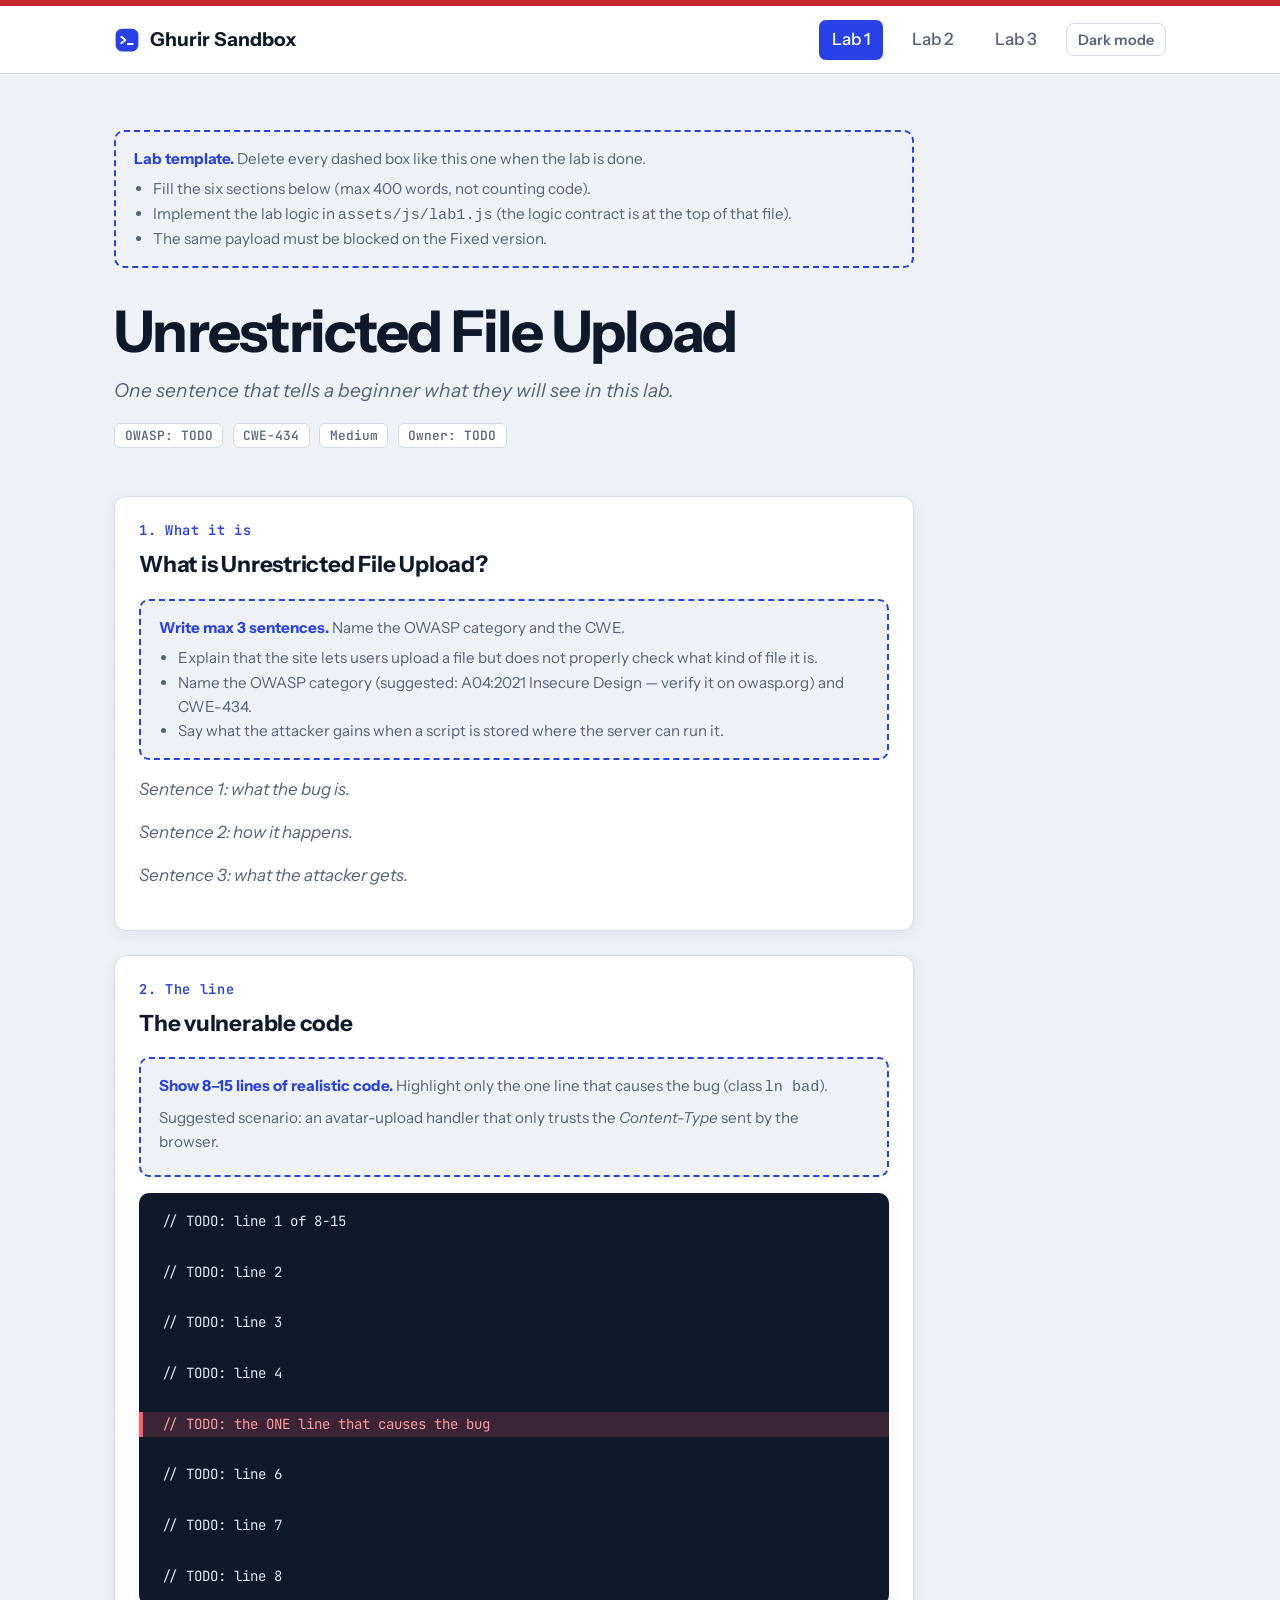
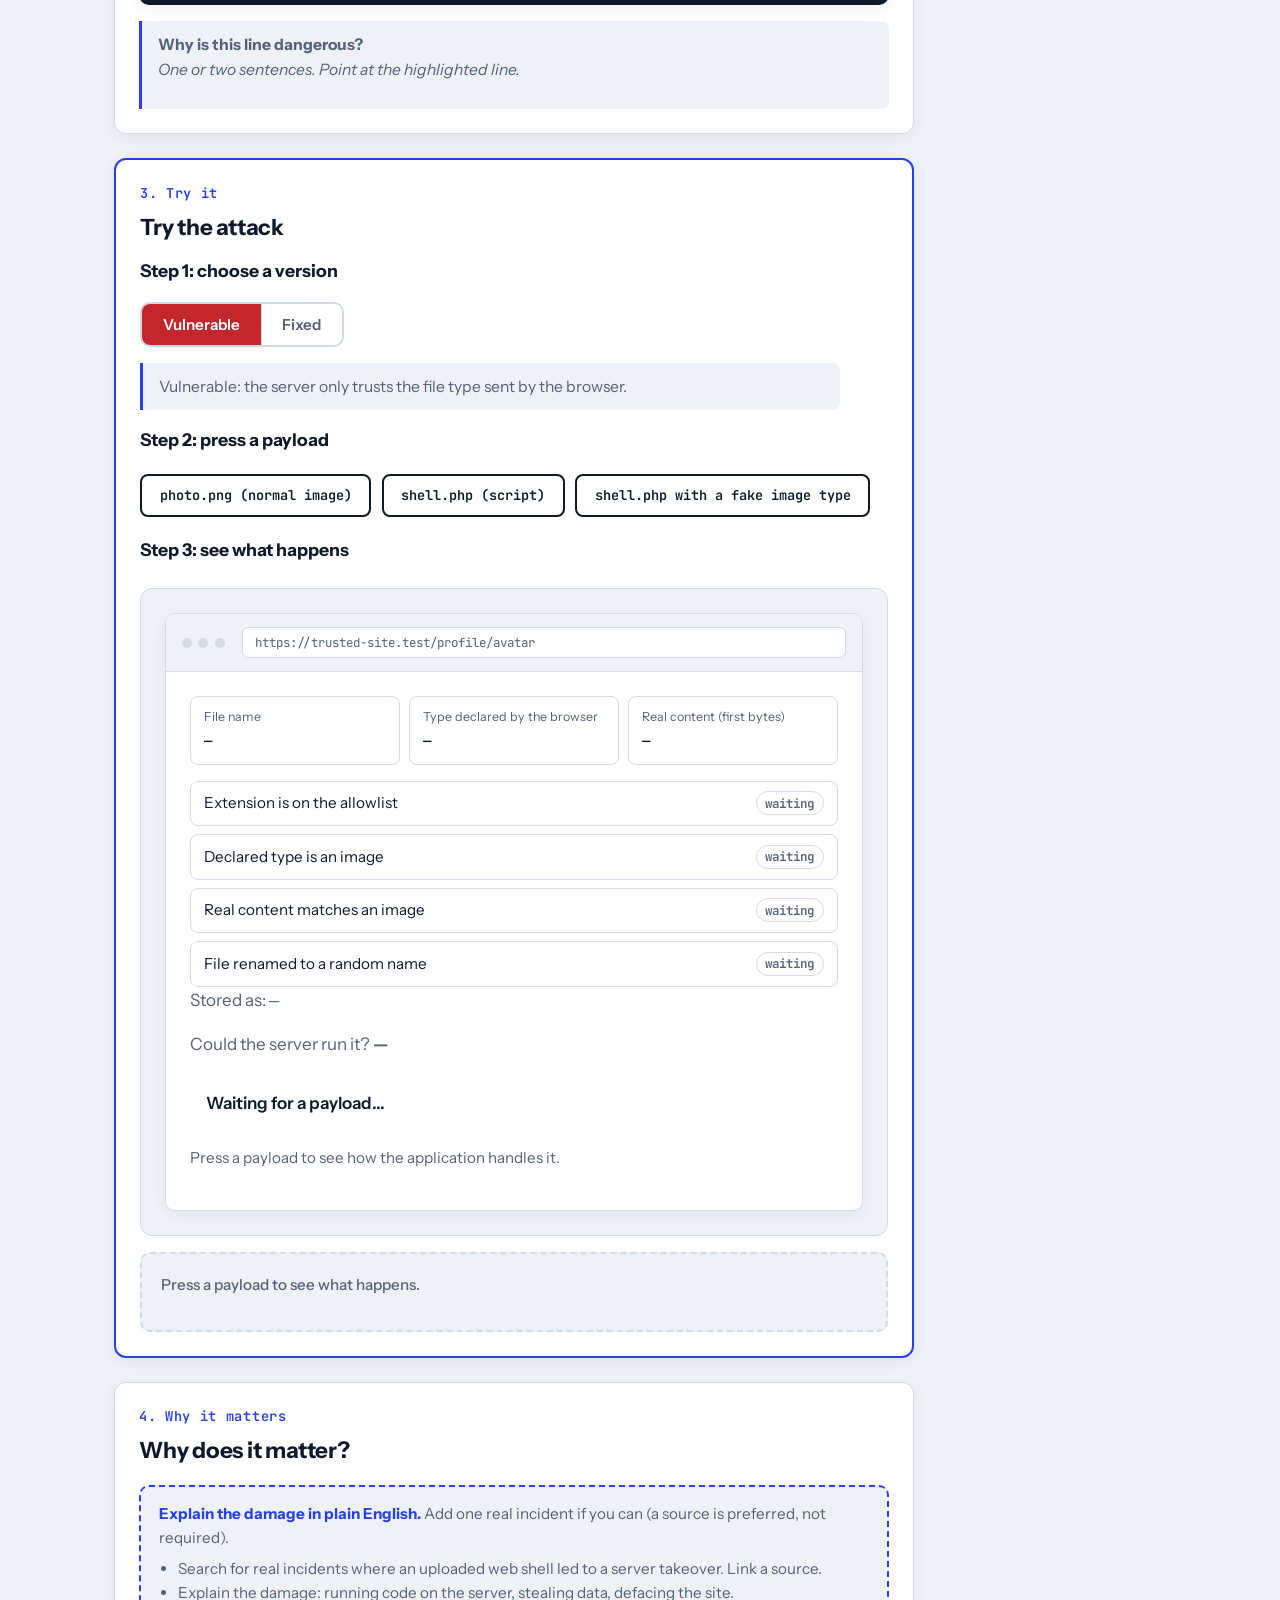
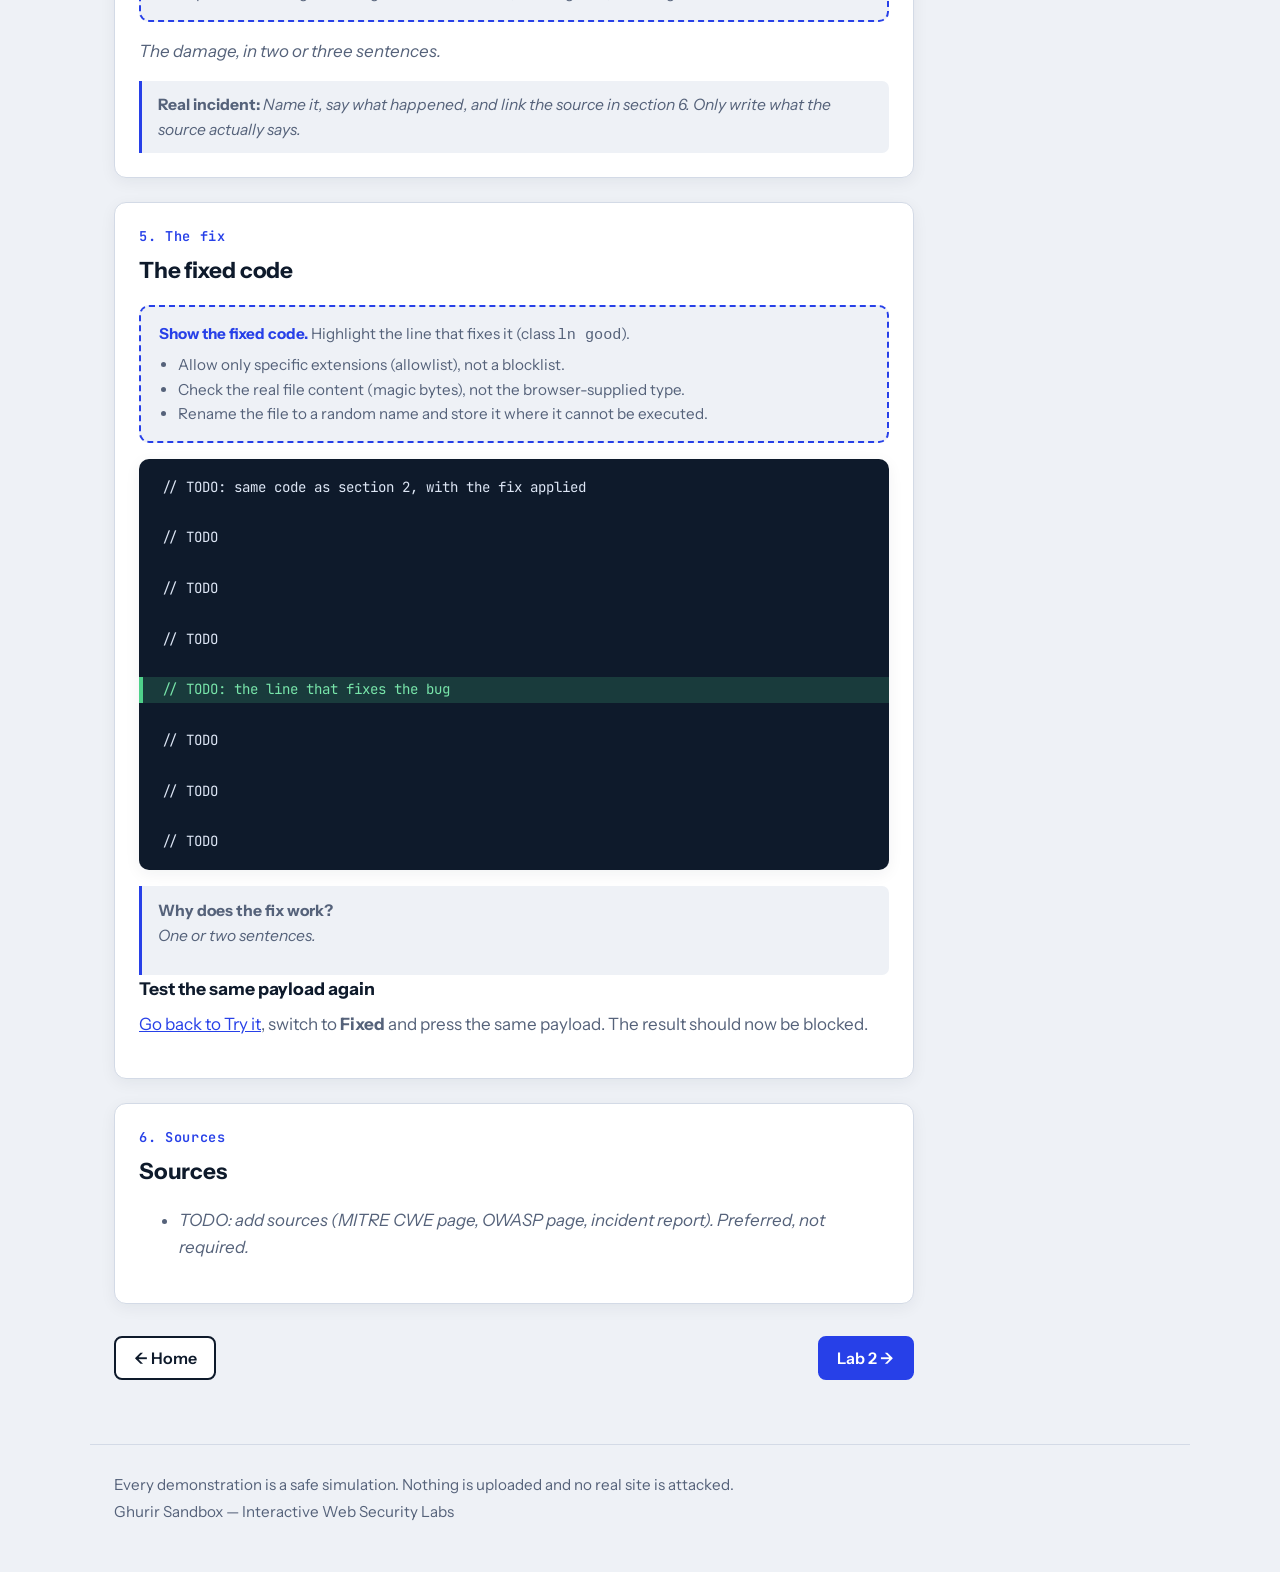
==== lab1.html @ ea8293db "Add site skeleton: home page and lab templates" ====
<!DOCTYPE html>
<html lang="en">
<head>
<meta charset="UTF-8">
<meta name="viewport" content="width=device-width, initial-scale=1">
<title>Lab 1 — Unrestricted File Upload | Ghurir Sandbox</title>

<link rel="preconnect" href="https://fonts.googleapis.com">
<link rel="preconnect" href="https://fonts.gstatic.com" crossorigin>
<link rel="stylesheet" href="https://fonts.googleapis.com/css2?family=Instrument+Sans:wght@400;500;600;700&family=JetBrains+Mono:wght@400;500;600&display=swap">
<link rel="stylesheet" href="assets/css/style.css">
<!-- Lab-only styles live here so teammates do not collide in git -->
<link rel="stylesheet" href="assets/css/lab1.css">
</head>

<body data-mode="vulnerable">

<header class="nav">
  <div class="nav-in">
    <a class="brand" href="index.html" aria-label="Ghurir Sandbox home">
      <svg viewBox="0 0 32 32" fill="none" aria-hidden="true">
        <rect x="2" y="2" width="28" height="28" rx="8" fill="var(--accent)"/>
        <path d="M9 12l5 4-5 4M17 21h6" stroke="var(--accent-ink)" stroke-width="2.4" stroke-linecap="round" stroke-linejoin="round"/>
      </svg>
      Ghurir Sandbox
    </a>
    <a class="link" href="lab1.html" aria-current="page">Lab 1</a>
    <a class="link" href="lab2.html">Lab 2</a>
    <a class="link" href="lab3.html">Lab 3</a>
    <button type="button" id="theme-toggle" class="theme-toggle" aria-label="Switch colour theme">Dark mode</button>
  </div>
</header>

<main class="wrap">
<div class="col">

  <!-- ===== TEMPLATE NOTICE: delete this whole box when the lab is finished ===== -->
  <div class="todo-box">
    <p><strong>Lab template.</strong> Delete every dashed box like this one when the lab is done.</p>
    <ul>
      <li>Fill the six sections below (max 400 words, not counting code).</li>
      <li>Implement the lab logic in <code>assets/js/lab1.js</code> (the logic contract is at the top of that file).</li>
      <li>The same payload must be blocked on the Fixed version.</li>
    </ul>
  </div>

  <div class="lab-head">
    <h1>Unrestricted File Upload</h1>
    <p class="lead todo-text">One sentence that tells a beginner what they will see in this lab.</p>
    <span class="tag">OWASP: TODO</span>
    <span class="tag">CWE-434</span>
    <span class="tag">Medium</span>
    <span class="tag">Owner: TODO</span>
  </div>

  <!-- ===== 1. WHAT IT IS ===== -->
  <section class="sec" id="what">
    <span class="sec-n">1. What it is</span>
    <h2>What is Unrestricted File Upload?</h2>

    <div class="todo-box">
      <p><strong>Write max 3 sentences.</strong> Name the OWASP category and the CWE.</p>
      <ul>
        <li>Explain that the site lets users upload a file but does not properly check what kind of file it is.</li>
        <li>Name the OWASP category (suggested: A04:2021 Insecure Design — verify it on owasp.org) and CWE-434.</li>
        <li>Say what the attacker gains when a script is stored where the server can run it.</li>
      </ul>
    </div>

    <p class="todo-text">Sentence 1: what the bug is.</p>
    <p class="todo-text">Sentence 2: how it happens.</p>
    <p class="todo-text">Sentence 3: what the attacker gets.</p>
  </section>

  <!-- ===== 2. THE LINE ===== -->
  <section class="sec" id="line">
    <span class="sec-n">2. The line</span>
    <h2>The vulnerable code</h2>

    <div class="todo-box">
      <p><strong>Show 8–15 lines of realistic code.</strong> Highlight only the one line that causes the bug (class <code>ln bad</code>).</p>
      <p>Suggested scenario: an avatar-upload handler that only trusts the <em>Content-Type</em> sent by the browser.</p>
    </div>

    <pre class="code"><span class="ln">// TODO: line 1 of 8-15</span>
<span class="ln">// TODO: line 2</span>
<span class="ln">// TODO: line 3</span>
<span class="ln">// TODO: line 4</span>
<span class="ln bad">// TODO: the ONE line that causes the bug</span>
<span class="ln">// TODO: line 6</span>
<span class="ln">// TODO: line 7</span>
<span class="ln">// TODO: line 8</span></pre>

    <div class="why">
      <strong>Why is this line dangerous?</strong>
      <p class="todo-text">One or two sentences. Point at the highlighted line.</p>
    </div>
  </section>

  <!-- ===== 3. TRY IT ===== -->
  <section class="sec try" id="try">
    <span class="sec-n">3. Try it</span>
    <h2>Try the attack</h2>

    <h3>Step 1: choose a version</h3>
    <div class="switch" role="group" aria-label="Code version">
      <button type="button" data-mode="vulnerable" class="active" aria-pressed="true">Vulnerable</button>
      <button type="button" data-mode="fixed" aria-pressed="false">Fixed</button>
    </div>
    <p id="mode-description" class="why"></p>

    <h3>Step 2: press a payload</h3>
    <div class="payloads">
      <button type="button" class="btn" data-payload="legit" aria-pressed="false">photo.png (normal image)</button>
      <button type="button" class="btn" data-payload="php" aria-pressed="false">shell.php (script)</button>
      <button type="button" class="btn" data-payload="spoof" aria-pressed="false">shell.php with a fake image type</button>
    </div>

    <h3>Step 3: see what happens</h3>
    <div class="simulation">
      <div class="sim-browser">
        <div class="sim-browser-top">
          <span class="sim-dot"></span><span class="sim-dot"></span><span class="sim-dot"></span>
          <div class="sim-address" id="sim-address">https://trusted-site.test/profile/avatar</div>
        </div>
        <div class="sim-browser-content">

          <div class="file-card">
            <div><small>File name</small><code id="up-filename">—</code></div>
            <div><small>Type declared by the browser</small><code id="up-mime">—</code></div>
            <div><small>Real content (first bytes)</small><code id="up-magic">—</code></div>
          </div>

          <!-- One row per server check. JS sets the pill to: pass | fail | skip -->
          <ul class="checks">
            <li>Extension is on the allowlist <span class="pill" id="check-ext">waiting</span></li>
            <li>Declared type is an image <span class="pill" id="check-mime">waiting</span></li>
            <li>Real content matches an image <span class="pill" id="check-magic">waiting</span></li>
            <li>File renamed to a random name <span class="pill" id="check-rename">waiting</span></li>
          </ul>

          <p>Stored as: <code id="up-stored">—</code></p>
          <p>Could the server run it? <strong id="up-exec">—</strong></p>


          <div class="sim-status" id="sim-status" aria-live="polite">Waiting for a payload...</div>
          <p class="sim-explanation" id="sim-explanation">Press a payload to see how the application handles it.</p>
        </div>
      </div>
    </div>

    <div id="result" class="result" aria-live="polite"></div>
  </section>

  <!-- ===== 4. WHY IT MATTERS ===== -->
  <section class="sec" id="why">
    <span class="sec-n">4. Why it matters</span>
    <h2>Why does it matter?</h2>

    <div class="todo-box">
      <p><strong>Explain the damage in plain English.</strong> Add one real incident if you can (a source is preferred, not required).</p>
      <ul>
        <li>Search for real incidents where an uploaded web shell led to a server takeover. Link a source.</li>
        <li>Explain the damage: running code on the server, stealing data, defacing the site.</li>
      </ul>
    </div>

    <p class="todo-text">The damage, in two or three sentences.</p>
    <div class="why">
      <strong>Real incident:</strong>
      <span class="todo-text">Name it, say what happened, and link the source in section 6. Only write what the source actually says.</span>
    </div>
  </section>

  <!-- ===== 5. THE FIX ===== -->
  <section class="sec" id="fix">
    <span class="sec-n">5. The fix</span>
    <h2>The fixed code</h2>

    <div class="todo-box">
      <p><strong>Show the fixed code.</strong> Highlight the line that fixes it (class <code>ln good</code>).</p>
      <ul>
        <li>Allow only specific extensions (allowlist), not a blocklist.</li>
        <li>Check the real file content (magic bytes), not the browser-supplied type.</li>
        <li>Rename the file to a random name and store it where it cannot be executed.</li>
      </ul>
    </div>

    <pre class="code"><span class="ln">// TODO: same code as section 2, with the fix applied</span>
<span class="ln">// TODO</span>
<span class="ln">// TODO</span>
<span class="ln">// TODO</span>
<span class="ln good">// TODO: the line that fixes the bug</span>
<span class="ln">// TODO</span>
<span class="ln">// TODO</span>
<span class="ln">// TODO</span></pre>

    <div class="why">
      <strong>Why does the fix work?</strong>
      <p class="todo-text">One or two sentences.</p>
    </div>

    <h3>Test the same payload again</h3>
    <p>
      <a href="#try">Go back to Try it</a>, switch to <strong>Fixed</strong>
      and press the same payload. The result should now be blocked.
    </p>
  </section>

  <!-- ===== 6. SOURCES ===== -->
  <section class="sec" id="sources">
    <span class="sec-n">6. Sources</span>
    <h2>Sources</h2>
    <ul>
      <li class="todo-text">TODO: add sources (MITRE CWE page, OWASP page, incident report). Preferred, not required.</li>
    </ul>
  </section>

  <nav class="lab-pager" aria-label="Lab navigation">
    <a class="btn" href="index.html">← Home</a>
    <a class="btn primary" href="lab2.html">Lab 2 →</a>
  </nav>

</div>
</main>

<footer>
  <p>Every demonstration is a safe simulation. Nothing is uploaded and no real site is attacked.</p>
  <p>Ghurir Sandbox — Interactive Web Security Labs</p>
</footer>

<script src="assets/js/common.js"></script>
<script src="assets/js/lab1.js"></script>
</body>
</html>
---- assets/css/style.css ----
/* =====================================================
   GHURIR SANDBOX — SHARED STYLESHEET
   Interactive Web Security Labs
   ===================================================== */

/* 1. GLOBAL VARIABLES */
:root {
  --bg: #EEF1F6;
  --surface: #FFFFFF;
  --ink: #0E1A2B;
  --muted: #55627A;
  --line: #D3DAE6;

  --accent: #2740E8;
  --accent-ink: #FFFFFF;

  --bad: #C4262E;
  --bad-bg: #FDECEC;

  --good: #17794A;
  --good-bg: #E4F5EC;

  --code-bg: #0E1A2B;
  --code-ink: #DDE6F5;

  --font: "Instrument Sans", system-ui, sans-serif;
  --mono: "JetBrains Mono", monospace;

  --radius: 12px;
  --shadow: 0 4px 16px rgba(14, 26, 43, 0.06);

  color-scheme: light;
}

/* DARK MODE */
@media (prefers-color-scheme: dark) {
  :root:not([data-theme="light"]) {
    --bg: #0B1220;
    --surface: #131C2E;
    --ink: #E7EDF8;
    --muted: #93A1BA;
    --line: #26324A;

    --accent: #7C8CFF;
    --accent-ink: #0B1220;

    --bad: #FF7B80;
    --bad-bg: #3A1A20;

    --good: #4FD08A;
    --good-bg: #12311F;

    --code-bg: #070C16;

    color-scheme: dark;
  }
}

/* 2. RESET */
* {
  box-sizing: border-box;
}

html {
  scroll-behavior: smooth;
  scroll-padding-top: 5rem;
}

body {
  margin: 0;
  background: var(--bg);
  color: var(--ink);
  font: 400 1.0625rem/1.6 var(--font);
  border-top: 6px solid var(--accent);
  transition: border-color 0.2s;
}

body[data-mode="vulnerable"] {
  border-top-color: var(--bad);
}

body[data-mode="fixed"] {
  border-top-color: var(--good);
}

a {
  color: var(--accent);
}

button {
  font-family: var(--font);
}

:focus-visible {
  outline: 3px solid var(--accent);
  outline-offset: 3px;
}

/* 3. NAVIGATION */
.nav {
  position: sticky;
  top: 0;
  z-index: 5;
  background: var(--surface);
  border-bottom: 1px solid var(--line);
}

.nav-in {
  max-width: 1100px;
  margin: 0 auto;
  padding: 0.85rem 1.5rem;
  display: flex;
  gap: 1rem;
  align-items: center;
  flex-wrap: wrap;
}

.brand {
  font-weight: 700;
  font-size: 1.2rem;
  color: var(--ink);
  text-decoration: none;
  margin-right: auto;
}

.nav a.link {
  color: var(--muted);
  text-decoration: none;
  padding: 0.4rem 0.8rem;
  border-radius: 7px;
  font-weight: 500;
  transition: 0.2s;
}

.nav a.link:hover {
  color: var(--ink);
  background: var(--bg);
}

.nav a.link[aria-current="page"] {
  color: var(--accent-ink);
  background: var(--accent);
}

/* 4. PAGE LAYOUT */
.wrap {
  max-width: 1100px;
  margin: 0 auto;
  padding: 2.5rem 1.5rem 4rem;
}

.col {
  max-width: 800px;
}

h1 {
  font-size: clamp(2.2rem, 6vw, 3.6rem);
  line-height: 1.08;
  letter-spacing: -0.03em;
  margin: 0 0 1rem;
}

h2 {
  font-size: 1.4rem;
  margin: 0 0 0.7rem;
  letter-spacing: -0.01em;
}

h3 {
  font-size: 1.1rem;
  margin: 0 0 0.5rem;
}

p {
  margin: 0 0 1rem;
  max-width: 70ch;
}

.lead {
  font-size: 1.2rem;
  color: var(--muted);
  max-width: 65ch;
}

.tag {
  display: inline-block;
  font: 500 0.8rem var(--mono);
  background: var(--surface);
  border: 1px solid var(--line);
  padding: 0.2rem 0.6rem;
  border-radius: 6px;
  margin-right: 0.4rem;
  color: var(--muted);
}

/* 5. BUTTONS */
.btn {
  font: 600 1rem var(--font);
  cursor: pointer;
  border: 2px solid var(--ink);
  background: var(--surface);
  color: var(--ink);
  padding: 0.65rem 1.1rem;
  border-radius: 8px;
  text-decoration: none;
  display: inline-flex;
  align-items: center;
  justify-content: center;
  gap: 0.5rem;
  transition: 0.2s ease;
}

.btn:hover {
  background: var(--ink);
  color: var(--bg);
  transform: translateY(-2px);
}

.btn:active {
  transform: translateY(0);
}

.btn.primary {
  background: var(--accent);
  border-color: var(--accent);
  color: var(--accent-ink);
}

.btn.primary:hover {
  filter: brightness(1.1);
}

/* PAYLOAD BUTTONS */
.payloads {
  display: flex;
  gap: 0.65rem;
  flex-wrap: wrap;
  margin: 1.2rem 0;
}

.payloads .btn {
  font-family: var(--mono);
  font-size: 0.85rem;
  overflow-wrap: anywhere;
}

.payloads .btn.active,
.payloads .btn[aria-pressed="true"] {
  background: var(--accent);
  border-color: var(--accent);
  color: white;
}

/* 6. HOME PAGE */
.hero {
  padding: 2.5rem 0 3rem;
}

.cards {
  display: grid;
  grid-template-columns: repeat(
    auto-fit,
    minmax(240px, 1fr)
  );
  gap: 1.2rem;
  margin: 1.5rem 0 3rem;
}

.card {
  background: var(--surface);
  border: 1px solid var(--line);
  border-radius: var(--radius);
  padding: 1.4rem;
  display: flex;
  flex-direction: column;
  gap: 0.7rem;
  box-shadow: var(--shadow);
  transition: transform 0.2s, box-shadow 0.2s;
}

.card:hover {
  transform: translateY(-4px);
  box-shadow: 0 10px 25px rgba(14, 26, 43, 0.1);
}

.card h2 {
  margin: 0;
}

.card p {
  color: var(--muted);
  margin: 0;
  flex: 1;
}

.steps {
  padding-left: 1.3rem;
  max-width: 70ch;
}

.steps li {
  margin-bottom: 0.5rem;
}

/* 7. LAB HEADER */
.lab-head {
  padding: 1rem 0 1.5rem;
}

.lab-head h1 {
  margin-bottom: 0.8rem;
}

/* 8. LAB SECTIONS */
.sec {
  position: relative;
  background: var(--surface);
  border: 1px solid var(--line);
  border-radius: var(--radius);
  padding: 1.5rem;
  margin: 1.5rem 0;
  box-shadow: var(--shadow);
}

.sec.try {
  border: 2px solid var(--accent);
  background: var(--surface);
}

.sec-n {
  font: 600 0.85rem var(--mono);
  color: var(--accent);
  display: block;
  margin-bottom: 0.5rem;
  letter-spacing: 0.05em;
}

.sec p {
  color: var(--muted);
}

/* 9. CODE DISPLAY */
pre.code {
  margin: 1rem 0;
  background: var(--code-bg);
  color: var(--code-ink);
  border-radius: 10px;
  overflow-x: auto;
  padding: 1rem 0;
  font: 400 0.88rem/1.8 var(--mono);
  box-shadow: var(--shadow);
}

.code .ln {
  display: block;
  padding: 0 1.2rem;
  white-space: pre;
  border-left: 4px solid transparent;
}

.code .ln.bad {
  background: rgba(255, 92, 100, 0.18);
  border-left-color: #FF5C64;
  color: #FF9B9F;
}

.code .ln.good {
  background: rgba(79, 208, 138, 0.18);
  border-left-color: #4FD08A;
  color: #78E5AA;
}

.why {
  font-size: 0.98rem;
  color: var(--muted);
  padding: 0.7rem 1rem;
  border-left: 3px solid var(--accent);
  background: var(--bg);
  border-radius: 0 7px 7px 0;
}

/* 10. VULNERABLE / FIXED SWITCH */
.switch {
  display: inline-flex;
  border: 2px solid var(--line);
  border-radius: 10px;
  overflow: hidden;
  background: var(--surface);
  margin: 0.5rem 0 1rem;
}

.switch button {
  font: 600 0.95rem var(--font);
  padding: 0.7rem 1.3rem;
  border: 0;
  background: transparent;
  color: var(--muted);
  cursor: pointer;
  transition: 0.2s;
}

.switch button + button {
  border-left: 1px solid var(--line);
}

.switch button.active[data-mode="vulnerable"] {
  background: var(--bad);
  color: #fff;
}

.switch button.active[data-mode="fixed"] {
  background: var(--good);
  color: #fff;
}

.switch button:hover:not(.active) {
  background: var(--bg);
  color: var(--ink);
}

/* 11. RESULT BOX */
.result {
  min-height: 5rem;
  margin-top: 1rem;
  padding: 1.2rem;
  border-radius: 10px;
  border: 2px dashed var(--line);
  background: var(--bg);
  color: var(--muted);
  font: 500 0.95rem/1.6 var(--mono);
  overflow-wrap: anywhere;
  transition: 0.25s ease;
}

.result:empty::before {
  content: "Press a payload to see what happens.";
  color: var(--muted);
  font-family: var(--font);
}

.result.hacked {
  background: var(--bad-bg);
  border: 2px solid var(--bad);
  color: var(--bad);
  animation: resultIn 0.3s ease;
}

.result.blocked {
  background: var(--good-bg);
  border: 2px solid var(--good);
  color: var(--good);
  animation: resultIn 0.3s ease;
}

@keyframes resultIn {
  from {
    opacity: 0;
    transform: translateY(6px);
  }
  to {
    opacity: 1;
    transform: translateY(0);
  }
}

/* 12. VISUAL SIMULATION AREA */
.simulation {
  margin-top: 1.5rem;
  padding: 1.5rem;
  border: 1px solid var(--line);
  border-radius: var(--radius);
  background: var(--bg);
}

.simulation h3 {
  margin-bottom: 1rem;
}

.sim-browser {
  background: var(--surface);
  border: 1px solid var(--line);
  border-radius: 10px;
  overflow: hidden;
  box-shadow: var(--shadow);
}

.sim-browser-top {
  display: flex;
  align-items: center;
  gap: 0.4rem;
  padding: 0.8rem 1rem;
  background: var(--bg);
  border-bottom: 1px solid var(--line);
}

.sim-dot {
  width: 10px;
  height: 10px;
  border-radius: 50%;
  background: var(--line);
}

.sim-address {
  margin-left: 0.7rem;
  flex: 1;
  padding: 0.4rem 0.7rem;
  border: 1px solid var(--line);
  border-radius: 6px;
  background: var(--surface);
  color: var(--muted);
  font: 0.78rem var(--mono);
  overflow-wrap: anywhere;
}

.sim-browser-content {
  padding: 1.5rem;
  min-height: 140px;
}

.sim-flow {
  display: flex;
  align-items: center;
  justify-content: center;
  gap: 1rem;
  flex-wrap: wrap;
  margin: 1.2rem 0;
}

.sim-node {
  flex: 1;
  min-width: 150px;
  max-width: 240px;
  padding: 1rem;
  text-align: center;
  border: 1px solid var(--line);
  border-radius: 10px;
  background: var(--surface);
}

.sim-node.trusted {
  border-color: var(--good);
}

.sim-node.untrusted {
  border-color: var(--bad);
}

.sim-arrow {
  font-size: 1.6rem;
  color: var(--muted);
}

.sim-status {
  margin-top: 1rem;
  padding: 1rem;
  border-radius: 8px;
  font-weight: 600;
}

.sim-status.danger {
  color: var(--bad);
  background: var(--bad-bg);
  border: 1px solid var(--bad);
}

.sim-status.success {
  color: var(--good);
  background: var(--good-bg);
  border: 1px solid var(--good);
}

.sim-explanation {
  margin-top: 0.8rem;
  font-size: 0.95rem;
  color: var(--muted);
}

/* 13. MODE INDICATORS */
body[data-mode="vulnerable"] .mode-indicator {
  color: var(--bad);
}

body[data-mode="fixed"] .mode-indicator {
  color: var(--good);
}

/* 14. FOOTER */
footer {
  max-width: 1100px;
  margin: 0 auto;
  padding: 1.5rem 1.5rem 3rem;
  color: var(--muted);
  font-size: 0.95rem;
  border-top: 1px solid var(--line);
}

/* 15. RESPONSIVE DESIGN */
@media (max-width: 700px) {
  .wrap {
    padding: 1.5rem 1rem 3rem;
  }

  .nav-in {
    padding: 0.7rem 1rem;
    gap: 0.5rem;
  }

  .brand {
    width: 100%;
  }

  .hero {
    padding: 1.5rem 0 2rem;
  }

  .sec {
    padding: 1rem;
  }

  .payloads {
    flex-direction: column;
  }

  .payloads .btn {
    width: 100%;
    text-align: center;
  }

  .sim-flow {
    flex-direction: column;
  }

  .sim-arrow {
    transform: rotate(90deg);
  }

  .sim-node {
    max-width: 100%;
    width: 100%;
  }

  .switch {
    display: flex;
    width: 100%;
  }

  .switch button {
    flex: 1;
  }
}

/* 16. ACCESSIBILITY */
@media (prefers-reduced-motion: reduce) {
  *,
  *::before,
  *::after {
    scroll-behavior: auto !important;
    animation-duration: 0.01ms !important;
    transition-duration: 0.01ms !important;
  }
}

/* =====================================================
   17. EXPLICIT DARK THEME (theme toggle)
   ===================================================== */
:root[data-theme="dark"] {
  --bg: #0B1220; --surface: #131C2E; --ink: #E7EDF8; --muted: #93A1BA; --line: #26324A;
  --accent: #7C8CFF; --accent-ink: #0B1220;
  --bad: #FF7B80; --bad-bg: #3A1A20; --good: #4FD08A; --good-bg: #12311F;
  --code-bg: #070C16; color-scheme: dark;
}

/* =====================================================
   18. NAV EXTRAS
   ===================================================== */
.brand { display: inline-flex; align-items: center; gap: .6rem; }
.brand svg { width: 26px; height: 26px; flex: none; }
.theme-toggle {
  font: 600 .9rem var(--font); cursor: pointer; color: var(--muted);
  background: transparent; border: 1px solid var(--line); border-radius: 8px; padding: .4rem .7rem;
}
.theme-toggle:hover { color: var(--ink); background: var(--bg); }

/* =====================================================
   19. HOME PAGE
   ===================================================== */
.home-hero { display: grid; grid-template-columns: 1.15fr 1fr; gap: 3rem; align-items: center; padding: 3rem 0 3.5rem; }
.home-hero h1 { max-width: none; text-wrap: balance; font-size: clamp(2.2rem, 5vw, 3.4rem); }
.hero-actions { display: flex; gap: .8rem; flex-wrap: wrap; margin-top: 1.6rem; }
.hero-meta { display: flex; gap: 1.6rem; flex-wrap: wrap; margin-top: 2rem; color: var(--muted); font-size: .95rem; }
.hero-meta strong { display: block; color: var(--ink); font-size: 1.5rem; letter-spacing: -.02em; }

.mini-demo { background: var(--surface); border: 1px solid var(--line); border-radius: var(--radius); box-shadow: var(--shadow); overflow: hidden; }
.mini-demo-top { display: flex; align-items: center; justify-content: space-between; gap: 1rem; padding: .8rem 1rem; border-bottom: 1px solid var(--line); background: var(--bg); }
.mini-demo-top span { font: 500 .8rem var(--mono); color: var(--muted); }
.mini-demo-body { padding: 1.3rem; display: grid; gap: 1rem; }
.mini-demo .switch { margin: 0; }
.mini-payload { font: 500 .88rem var(--mono); padding: .7rem .9rem; border: 1px dashed var(--line); border-radius: 8px; background: var(--bg); overflow-wrap: anywhere; }
.mini-demo .result { min-height: 0; margin: 0; }
.mini-demo .result:empty::before { content: ""; }

.section-head { margin: 3rem 0 1.2rem; }
.section-head p { color: var(--muted); margin-top: .3rem; }

.lab-grid { display: grid; grid-template-columns: repeat(auto-fit, minmax(270px, 1fr)); gap: 1.2rem; }
.lab-card { position: relative; }
.lab-card .icon { width: 44px; height: 44px; border-radius: 10px; display: grid; place-items: center; background: var(--bg); color: var(--accent); border: 1px solid var(--line); }
.lab-card .icon svg { width: 24px; height: 24px; }
.lab-card .meta { display: flex; flex-wrap: wrap; gap: .3rem; }
.lab-card .meta .tag { margin: 0; }
.lab-card ul { margin: 0; padding-left: 1.1rem; color: var(--muted); font-size: .95rem; }
.lab-card .btn { width: 100%; margin-top: .3rem; }
.tag.hard { color: var(--bad); border-color: var(--bad); }

.how-grid { display: grid; grid-template-columns: repeat(3, 1fr); gap: 1rem; }
.how-card { background: var(--surface); border: 1px solid var(--line); border-radius: var(--radius); padding: 1.2rem; }
.how-card p { color: var(--muted); font-size: .96rem; margin: 0; }
.how-number { display: inline-grid; place-items: center; width: 34px; height: 34px; border-radius: 8px; background: var(--accent); color: var(--accent-ink); font: 600 .85rem var(--mono); margin-bottom: .8rem; }

.anatomy { display: grid; grid-template-columns: repeat(auto-fit, minmax(230px, 1fr)); gap: .8rem; margin: 0; padding: 0; list-style: none; counter-reset: a; }
.anatomy li { counter-increment: a; background: var(--surface); border: 1px solid var(--line); border-radius: 10px; padding: .9rem 1rem .9rem 3rem; position: relative; color: var(--muted); font-size: .95rem; }
.anatomy li::before { content: counter(a); position: absolute; left: 1rem; top: .85rem; font: 600 .85rem var(--mono); color: var(--accent); }
.anatomy li strong { color: var(--ink); display: block; }

.home-note { margin-top: 2.5rem; padding: 1.2rem 1.4rem; border: 1px solid var(--line); border-left: 4px solid var(--good); border-radius: var(--radius); background: var(--surface); }
.home-note p { margin: 0; color: var(--muted); }

.team { display: grid; grid-template-columns: repeat(auto-fit, minmax(180px, 1fr)); gap: .8rem; }
.member { background: var(--surface); border: 1px solid var(--line); border-radius: 10px; padding: .9rem 1rem; }
.member strong { display: block; }
.member span { color: var(--muted); font-size: .9rem; }

footer { text-align: left; }
footer p { margin: .2rem 0; }

@media (max-width: 860px) {
  .home-hero { grid-template-columns: 1fr; gap: 2rem; padding-top: 1.5rem; }
  .how-grid { grid-template-columns: 1fr; }
}

/* =====================================================
   20. LAB TEMPLATE HELPERS (team: delete when finished)
   ===================================================== */
.todo-box {
  margin: 1rem 0; padding: .9rem 1.1rem; border: 2px dashed var(--accent); border-radius: 10px;
  background: var(--bg); color: var(--muted); font-size: .95rem;
}
.todo-box strong { color: var(--accent); }
.todo-box ul { margin: .4rem 0 0; padding-left: 1.2rem; }
.todo-box p { margin: 0 0 .4rem; }
.todo-text { color: var(--muted); font-style: italic; }
.result.todo { border: 2px dashed var(--accent); color: var(--accent); background: var(--bg); }
.lab-pager { display: flex; justify-content: space-between; gap: 1rem; margin-top: 2rem; flex-wrap: wrap; }

/* =====================================================
   21. SIMULATION BUILDING BLOCKS
   ===================================================== */
/* generic status pill */
.pill { display: inline-block; font: 600 .78rem var(--mono); padding: .15rem .55rem; border-radius: 999px; border: 1px solid var(--line); color: var(--muted); background: var(--surface); }
.pill.pass { color: var(--good); border-color: var(--good); background: var(--good-bg); }
.pill.fail { color: var(--bad);  border-color: var(--bad);  background: var(--bad-bg); }
.pill.skip { opacity: .6; }

/* Lab 1: upload checks */
.file-card { display: grid; grid-template-columns: repeat(auto-fit, minmax(150px, 1fr)); gap: .6rem; margin-bottom: 1rem; }
.file-card div { padding: .6rem .8rem; border: 1px solid var(--line); border-radius: 8px; background: var(--surface); }
.file-card small { display: block; color: var(--muted); font-size: .78rem; }
.file-card code { font: 500 .88rem var(--mono); overflow-wrap: anywhere; }
.checks { list-style: none; margin: 0; padding: 0; display: grid; gap: .5rem; }
.checks li { display: flex; align-items: center; justify-content: space-between; gap: 1rem; padding: .6rem .8rem; border: 1px solid var(--line); border-radius: 8px; background: var(--surface); font-size: .95rem; }

/* Lab 2: lanes + shared state */
.state-row { display: flex; gap: 1rem; flex-wrap: wrap; margin-bottom: 1rem; }
.state-box { flex: 1; min-width: 150px; padding: .8rem 1rem; border: 1px solid var(--line); border-radius: 8px; background: var(--surface); }
.state-box small { display: block; color: var(--muted); font-size: .78rem; }
.state-box strong { font: 600 1.4rem var(--mono); }
.lanes { display: grid; grid-template-columns: repeat(auto-fit, minmax(200px, 1fr)); gap: .8rem; }
.lane { border: 1px solid var(--line); border-radius: 10px; background: var(--surface); padding: .8rem; }
.lane h4 { margin: 0 0 .5rem; font: 600 .85rem var(--mono); }
.lane ol { list-style: none; margin: 0; padding: 0; display: grid; gap: .35rem; }
.lane li { font: 500 .82rem var(--mono); padding: .35rem .5rem; border-radius: 6px; border: 1px solid var(--line); color: var(--muted); }
.lane li.active { border-color: var(--accent); color: var(--accent); }
.lane li.done { border-color: var(--good); color: var(--good); }
.lane li.bad  { border-color: var(--bad);  color: var(--bad); background: var(--bad-bg); }

/* Lab 3: workflow stepper */
.stepper { display: flex; gap: .5rem; align-items: stretch; flex-wrap: wrap; margin-bottom: 1rem; }
.stepper .step { flex: 1; min-width: 120px; padding: .8rem; text-align: center; border: 1px solid var(--line); border-radius: 10px; background: var(--surface); font-weight: 600; color: var(--muted); }
.stepper .step small { display: block; font: 500 .75rem var(--mono); font-weight: 500; }
.stepper .step.visited { border-color: var(--good); color: var(--good); }
.stepper .step.skipped { border-style: dashed; border-color: var(--bad); color: var(--bad); }
.stepper .step.current { border-color: var(--accent); color: var(--accent); box-shadow: 0 0 0 2px var(--accent) inset; }

@media (max-width: 700px) { .lanes { grid-template-columns: 1fr; } }
---- assets/css/lab1.css ----
/* Lab 1 — Unrestricted File Upload: lab-only styles. Edit freely; shared styles are in style.css. */
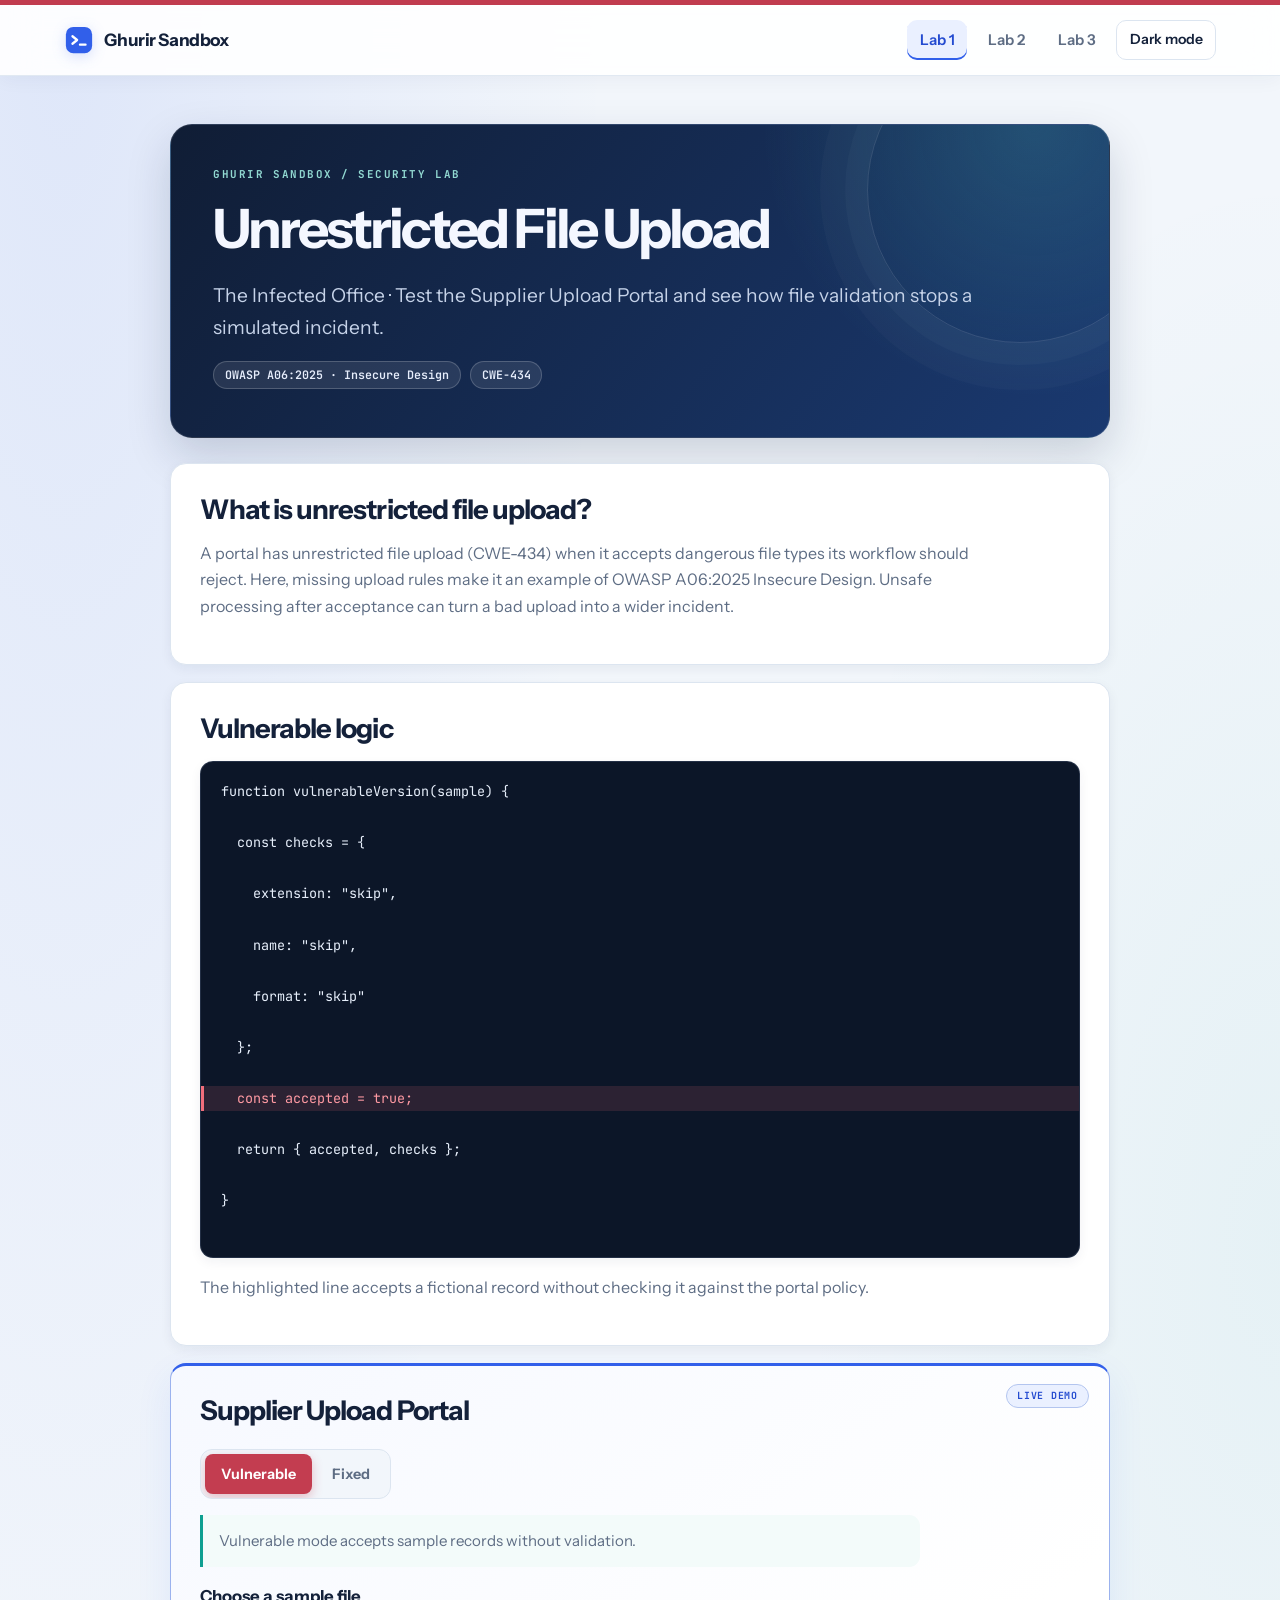
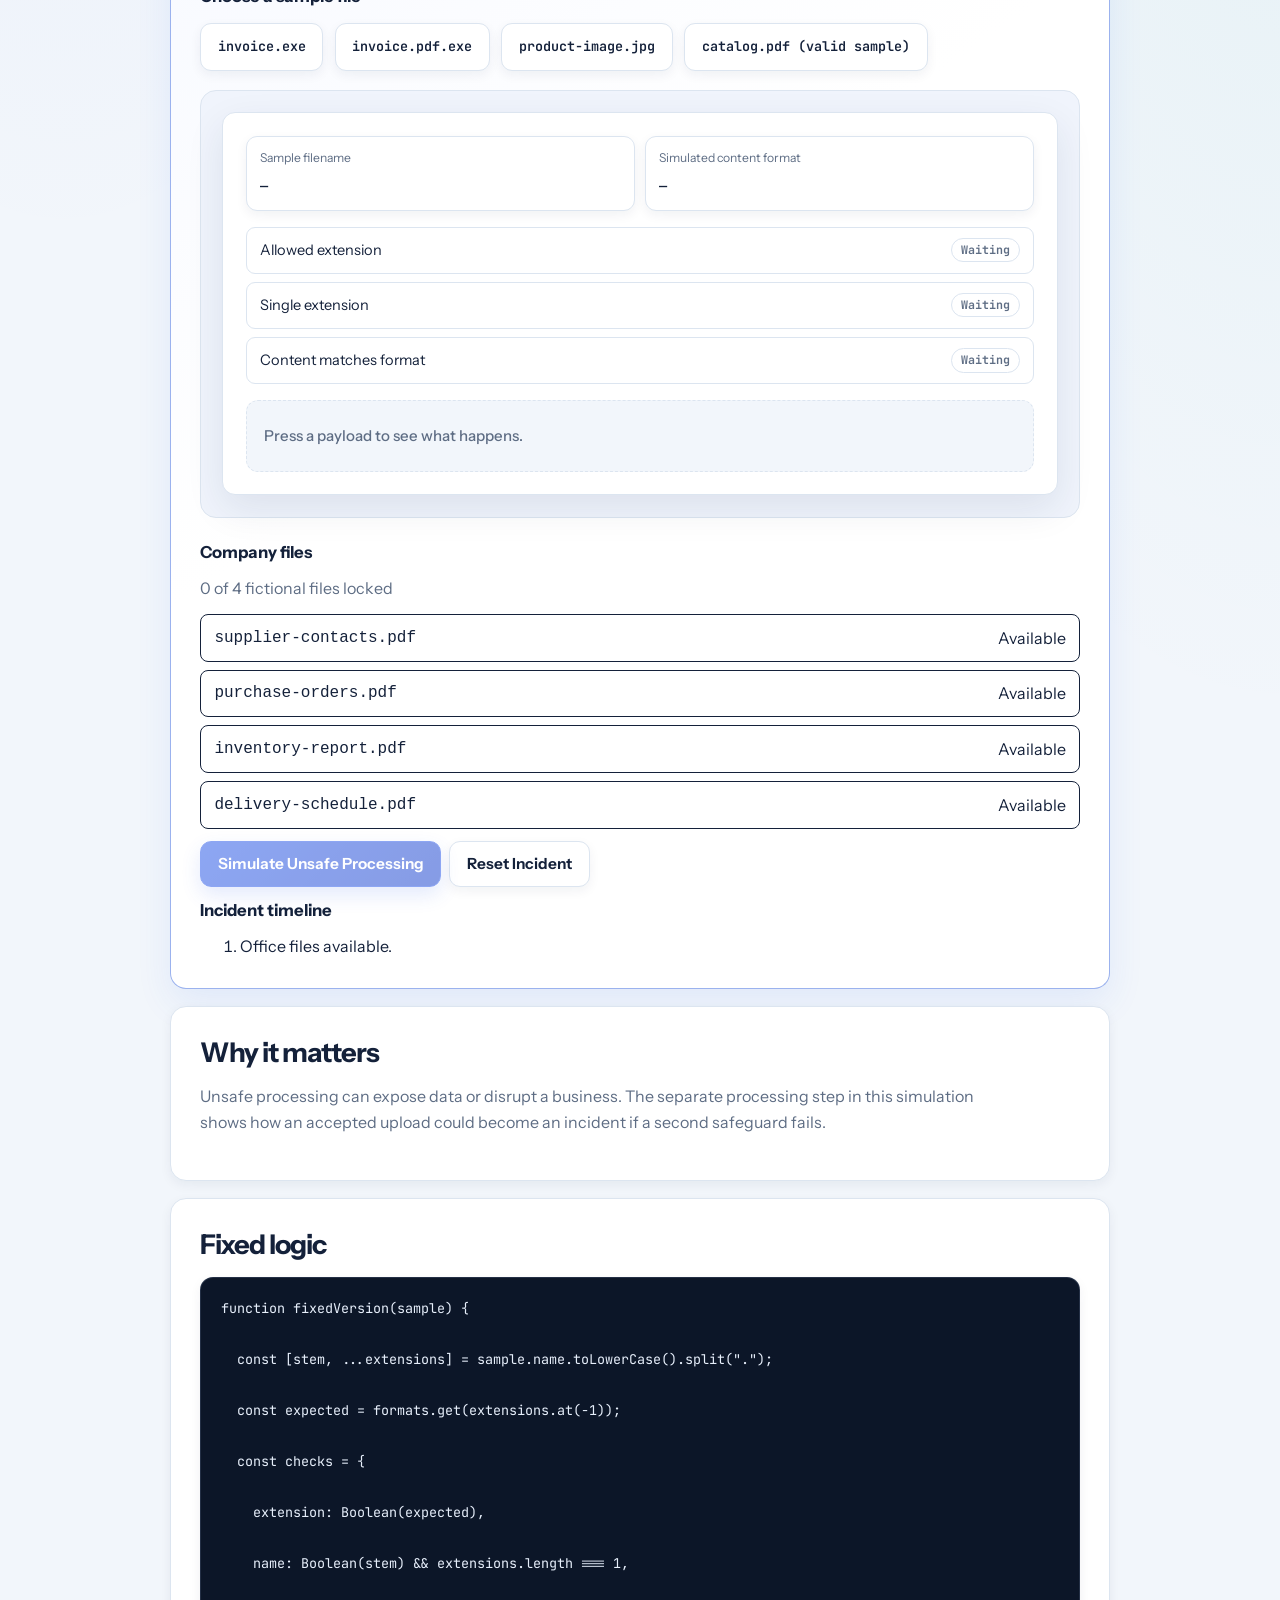
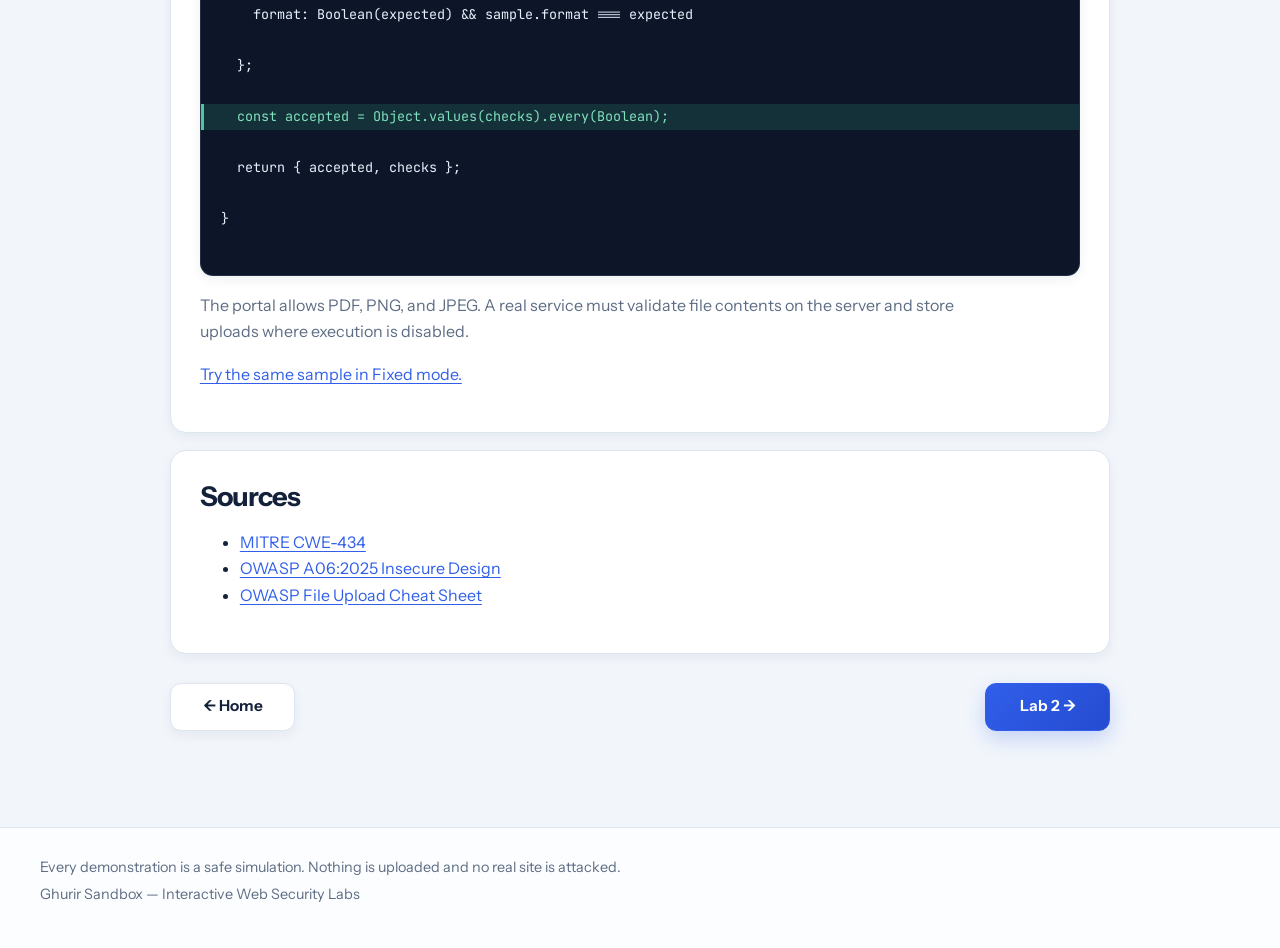
==== commit c59c77b1: "Complete Lab 1 upload safety simulation" ====
--- a/lab1.html
+++ b/lab1.html
@@ -34,185 +34,97 @@
 <main class="wrap">
 <div class="col">
 
-  <!-- ===== TEMPLATE NOTICE: delete this whole box when the lab is finished ===== -->
-  <div class="todo-box">
-    <p><strong>Lab template.</strong> Delete every dashed box like this one when the lab is done.</p>
-    <ul>
-      <li>Fill the six sections below (max 400 words, not counting code).</li>
-      <li>Implement the lab logic in <code>assets/js/lab1.js</code> (the logic contract is at the top of that file).</li>
-      <li>The same payload must be blocked on the Fixed version.</li>
-    </ul>
-  </div>
 
   <div class="lab-head">
     <h1>Unrestricted File Upload</h1>
-    <p class="lead todo-text">One sentence that tells a beginner what they will see in this lab.</p>
-    <span class="tag">OWASP: TODO</span>
+    <p class="lead">The Infected Office · Test the Supplier Upload Portal and see how file validation stops a simulated incident.</p>
+    <span class="tag">OWASP A06:2025 · Insecure Design</span>
     <span class="tag">CWE-434</span>
-    <span class="tag">Medium</span>
-    <span class="tag">Owner: TODO</span>
   </div>
 
-  <!-- ===== 1. WHAT IT IS ===== -->
   <section class="sec" id="what">
-    <span class="sec-n">1. What it is</span>
-    <h2>What is Unrestricted File Upload?</h2>
-
-    <div class="todo-box">
-      <p><strong>Write max 3 sentences.</strong> Name the OWASP category and the CWE.</p>
-      <ul>
-        <li>Explain that the site lets users upload a file but does not properly check what kind of file it is.</li>
-        <li>Name the OWASP category (suggested: A04:2021 Insecure Design — verify it on owasp.org) and CWE-434.</li>
-        <li>Say what the attacker gains when a script is stored where the server can run it.</li>
-      </ul>
-    </div>
-
-    <p class="todo-text">Sentence 1: what the bug is.</p>
-    <p class="todo-text">Sentence 2: how it happens.</p>
-    <p class="todo-text">Sentence 3: what the attacker gets.</p>
+    <h2>What is unrestricted file upload?</h2>
+    <p>A portal has unrestricted file upload (CWE-434) when it accepts dangerous file types its workflow should reject. Here, missing upload rules make it an example of OWASP A06:2025 Insecure Design. Unsafe processing after acceptance can turn a bad upload into a wider incident.</p>
   </section>
 
-  <!-- ===== 2. THE LINE ===== -->
   <section class="sec" id="line">
-    <span class="sec-n">2. The line</span>
-    <h2>The vulnerable code</h2>
-
-    <div class="todo-box">
-      <p><strong>Show 8–15 lines of realistic code.</strong> Highlight only the one line that causes the bug (class <code>ln bad</code>).</p>
-      <p>Suggested scenario: an avatar-upload handler that only trusts the <em>Content-Type</em> sent by the browser.</p>
-    </div>
-
-    <pre class="code"><span class="ln">// TODO: line 1 of 8-15</span>
-<span class="ln">// TODO: line 2</span>
-<span class="ln">// TODO: line 3</span>
-<span class="ln">// TODO: line 4</span>
-<span class="ln bad">// TODO: the ONE line that causes the bug</span>
-<span class="ln">// TODO: line 6</span>
-<span class="ln">// TODO: line 7</span>
-<span class="ln">// TODO: line 8</span></pre>
-
-    <div class="why">
-      <strong>Why is this line dangerous?</strong>
-      <p class="todo-text">One or two sentences. Point at the highlighted line.</p>
-    </div>
+    <h2>Vulnerable logic</h2>
+    <pre class="code" id="vulnerable-code"></pre>
+    <p>The highlighted line accepts a fictional record without checking it against the portal policy.</p>
   </section>
 
-  <!-- ===== 3. TRY IT ===== -->
   <section class="sec try" id="try">
-    <span class="sec-n">3. Try it</span>
-    <h2>Try the attack</h2>
-
-    <h3>Step 1: choose a version</h3>
-    <div class="switch" role="group" aria-label="Code version">
-      <button type="button" data-mode="vulnerable" class="active" aria-pressed="true">Vulnerable</button>
+    <h2>Supplier Upload Portal</h2>
+    <div class="switch" role="group" aria-label="Upload policy">
+      <button type="button" data-mode="vulnerable" aria-pressed="true">Vulnerable</button>
       <button type="button" data-mode="fixed" aria-pressed="false">Fixed</button>
     </div>
-    <p id="mode-description" class="why"></p>
+    <p class="why" id="mode-description"></p>
 
-    <h3>Step 2: press a payload</h3>
+    <h3>Choose a sample file</h3>
     <div class="payloads">
-      <button type="button" class="btn" data-payload="legit" aria-pressed="false">photo.png (normal image)</button>
-      <button type="button" class="btn" data-payload="php" aria-pressed="false">shell.php (script)</button>
-      <button type="button" class="btn" data-payload="spoof" aria-pressed="false">shell.php with a fake image type</button>
+      <button type="button" class="btn" data-payload="executable" aria-pressed="false">invoice.exe</button>
+      <button type="button" class="btn" data-payload="doubleExtension" aria-pressed="false">invoice.pdf.exe</button>
+      <button type="button" class="btn" data-payload="mismatch" aria-pressed="false">product-image.jpg</button>
+      <button type="button" class="btn" data-payload="valid" aria-pressed="false">catalog.pdf (valid sample)</button>
     </div>
-
-    <h3>Step 3: see what happens</h3>
     <div class="simulation">
       <div class="sim-browser">
-        <div class="sim-browser-top">
-          <span class="sim-dot"></span><span class="sim-dot"></span><span class="sim-dot"></span>
-          <div class="sim-address" id="sim-address">https://trusted-site.test/profile/avatar</div>
-        </div>
         <div class="sim-browser-content">
-
           <div class="file-card">
-            <div><small>File name</small><code id="up-filename">—</code></div>
-            <div><small>Type declared by the browser</small><code id="up-mime">—</code></div>
-            <div><small>Real content (first bytes)</small><code id="up-magic">—</code></div>
+            <div><small>Sample filename</small><code id="up-filename">—</code></div>
+            <div><small>Simulated content format</small><code id="up-format">—</code></div>
           </div>
-
-          <!-- One row per server check. JS sets the pill to: pass | fail | skip -->
           <ul class="checks">
-            <li>Extension is on the allowlist <span class="pill" id="check-ext">waiting</span></li>
-            <li>Declared type is an image <span class="pill" id="check-mime">waiting</span></li>
-            <li>Real content matches an image <span class="pill" id="check-magic">waiting</span></li>
-            <li>File renamed to a random name <span class="pill" id="check-rename">waiting</span></li>
+            <li>Allowed extension <span class="pill" id="check-extension">Waiting</span></li>
+            <li>Single extension <span class="pill" id="check-name">Waiting</span></li>
+            <li>Content matches format <span class="pill" id="check-format">Waiting</span></li>
           </ul>
-
-          <p>Stored as: <code id="up-stored">—</code></p>
-          <p>Could the server run it? <strong id="up-exec">—</strong></p>
-
-
-          <div class="sim-status" id="sim-status" aria-live="polite">Waiting for a payload...</div>
-          <p class="sim-explanation" id="sim-explanation">Press a payload to see how the application handles it.</p>
+          <div id="result" class="result" role="status"></div>
         </div>
       </div>
     </div>
 
-    <div id="result" class="result" aria-live="polite"></div>
-  </section>
-
-  <!-- ===== 4. WHY IT MATTERS ===== -->
-  <section class="sec" id="why">
-    <span class="sec-n">4. Why it matters</span>
-    <h2>Why does it matter?</h2>
-
-    <div class="todo-box">
-      <p><strong>Explain the damage in plain English.</strong> Add one real incident if you can (a source is preferred, not required).</p>
-      <ul>
-        <li>Search for real incidents where an uploaded web shell led to a server takeover. Link a source.</li>
-        <li>Explain the damage: running code on the server, stealing data, defacing the site.</li>
+    <div class="office-panel">
+      <h3>Company files</h3>
+      <p id="incident-count" role="status"></p>
+      <ul id="office-files" class="office-files">
+        <li><code>supplier-contacts.pdf</code><span>Available</span></li>
+        <li><code>purchase-orders.pdf</code><span>Available</span></li>
+        <li><code>inventory-report.pdf</code><span>Available</span></li>
+        <li><code>delivery-schedule.pdf</code><span>Available</span></li>
       </ul>
-    </div>
-
-    <p class="todo-text">The damage, in two or three sentences.</p>
-    <div class="why">
-      <strong>Real incident:</strong>
-      <span class="todo-text">Name it, say what happened, and link the source in section 6. Only write what the source actually says.</span>
+      <div class="office-actions">
+        <button type="button" class="btn primary" id="simulate-processing" disabled>Simulate Unsafe Processing</button>
+        <button type="button" class="btn" id="reset-incident">Reset Incident</button>
+      </div>
+      <div class="incident-warning" id="incident-warning" hidden>
+        <strong>SIMULATED RANSOMWARE INCIDENT</strong>
+        <p>Fictional ransom note: “Your office documents are locked. Contact the fictional sender to recover access.”</p>
+      </div>
+      <h3>Incident timeline</h3>
+      <ol id="incident-timeline"></ol>
     </div>
   </section>
 
-  <!-- ===== 5. THE FIX ===== -->
-  <section class="sec" id="fix">
-    <span class="sec-n">5. The fix</span>
-    <h2>The fixed code</h2>
-
-    <div class="todo-box">
-      <p><strong>Show the fixed code.</strong> Highlight the line that fixes it (class <code>ln good</code>).</p>
-      <ul>
-        <li>Allow only specific extensions (allowlist), not a blocklist.</li>
-        <li>Check the real file content (magic bytes), not the browser-supplied type.</li>
-        <li>Rename the file to a random name and store it where it cannot be executed.</li>
-      </ul>
-    </div>
-
-    <pre class="code"><span class="ln">// TODO: same code as section 2, with the fix applied</span>
-<span class="ln">// TODO</span>
-<span class="ln">// TODO</span>
-<span class="ln">// TODO</span>
-<span class="ln good">// TODO: the line that fixes the bug</span>
-<span class="ln">// TODO</span>
-<span class="ln">// TODO</span>
-<span class="ln">// TODO</span></pre>
-
-    <div class="why">
-      <strong>Why does the fix work?</strong>
-      <p class="todo-text">One or two sentences.</p>
-    </div>
-
-    <h3>Test the same payload again</h3>
-    <p>
-      <a href="#try">Go back to Try it</a>, switch to <strong>Fixed</strong>
-      and press the same payload. The result should now be blocked.
-    </p>
+  <section class="sec" id="why">
+    <h2>Why it matters</h2>
+    <p>Unsafe processing can expose data or disrupt a business. The separate processing step in this simulation shows how an accepted upload could become an incident if a second safeguard fails.</p>
   </section>
 
-  <!-- ===== 6. SOURCES ===== -->
+  <section class="sec" id="fix">
+    <h2>Fixed logic</h2>
+    <pre class="code" id="fixed-code"></pre>
+    <p>The portal allows PDF, PNG, and JPEG. A real service must validate file contents on the server and store uploads where execution is disabled.</p>
+    <p><a href="#try">Try the same sample in Fixed mode.</a></p>
+  </section>
+
   <section class="sec" id="sources">
-    <span class="sec-n">6. Sources</span>
     <h2>Sources</h2>
     <ul>
-      <li class="todo-text">TODO: add sources (MITRE CWE page, OWASP page, incident report). Preferred, not required.</li>
+      <li><a href="https://cwe.mitre.org/data/definitions/434.html">MITRE CWE-434</a></li>
+      <li><a href="https://top10.owasp.org/2025/A06_2025-Insecure_Design/">OWASP A06:2025 Insecure Design</a></li>
+      <li><a href="https://cheatsheetseries.owasp.org/cheatsheets/File_Upload_Cheat_Sheet.html">OWASP File Upload Cheat Sheet</a></li>
     </ul>
   </section>
 
--- a/assets/css/style.css
+++ b/assets/css/style.css
@@ -1,136 +1,194 @@
-
 /* =====================================================
-   GHURIR SANDBOX — SHARED STYLESHEET
-   Interactive Web Security Labs
+   GHURIR SANDBOX — COMPLETE SHARED UI
+   Home page + interactive security labs
    ===================================================== */
 
-/* 1. GLOBAL VARIABLES */
+/* 1. DESIGN TOKENS */
 :root {
-  --bg: #EEF1F6;
+  --bg: #F2F6FB;
   --surface: #FFFFFF;
-  --ink: #0E1A2B;
-  --muted: #55627A;
-  --line: #D3DAE6;
-
-  --accent: #2740E8;
+  --surface-raised: #FFFFFF;
+  --ink: #14213A;
+  --muted: #5E6D84;
+  --line: #DCE5F0;
+
+  --accent: #315FEA;
+  --accent-strong: #244BD0;
   --accent-ink: #FFFFFF;
-
-  --bad: #C4262E;
-  --bad-bg: #FDECEC;
-
-  --good: #17794A;
-  --good-bg: #E4F5EC;
-
-  --code-bg: #0E1A2B;
-  --code-ink: #DDE6F5;
-
-  --font: "Instrument Sans", system-ui, sans-serif;
-  --mono: "JetBrains Mono", monospace;
-
-  --radius: 12px;
-  --shadow: 0 4px 16px rgba(14, 26, 43, 0.06);
-
+  --accent-soft: #EAF0FF;
+
+  --teal: #0E9F91;
+  --teal-soft: #E6F7F4;
+  --bad: #C33D50;
+  --bad-bg: #FDECEF;
+  --good: #12805F;
+  --good-bg: #E5F6EF;
+  --warning: #A86B08;
+  --warning-bg: #FFF6DF;
+
+  --code-bg: #0C1628;
+  --code-ink: #E7EFFB;
+
+  --font: "Instrument Sans", system-ui, -apple-system, "Segoe UI", sans-serif;
+  --mono: "JetBrains Mono", "Cascadia Code", monospace;
+  --radius: 16px;
+  --shadow-sm: 0 4px 12px rgba(18, 39, 73, .06);
+  --shadow: 0 14px 38px rgba(18, 39, 73, .09);
+  --shadow-hover: 0 20px 44px rgba(18, 39, 73, .14);
+
+  --hero-start: #101D35;
+  --hero-end: #1A3970;
+  --hero-ink: #F4F7FF;
+  --hero-muted: #C5D2E8;
   color-scheme: light;
 }
 
-/* DARK MODE */
+/* Dark theme follows the system unless the user picks a theme. */
 @media (prefers-color-scheme: dark) {
   :root:not([data-theme="light"]) {
-    --bg: #0B1220;
-    --surface: #131C2E;
-    --ink: #E7EDF8;
-    --muted: #93A1BA;
-    --line: #26324A;
-
-    --accent: #7C8CFF;
-    --accent-ink: #0B1220;
-
-    --bad: #FF7B80;
-    --bad-bg: #3A1A20;
-
-    --good: #4FD08A;
-    --good-bg: #12311F;
-
-    --code-bg: #070C16;
-
+    --bg: #091321;
+    --surface: #111D2E;
+    --surface-raised: #16243A;
+    --ink: #EEF4FF;
+    --muted: #A6B5CA;
+    --line: #293A52;
+
+    --accent: #83A8FF;
+    --accent-strong: #A8C2FF;
+    --accent-ink: #09182E;
+    --accent-soft: #1A2D4C;
+
+    --teal: #58D3C2;
+    --teal-soft: #153A3A;
+    --bad: #FF8994;
+    --bad-bg: #3B202B;
+    --good: #61D5A8;
+    --good-bg: #153A30;
+    --warning: #FFD273;
+    --warning-bg: #3C321B;
+
+    --code-bg: #070D17;
+    --code-ink: #E7EFFB;
+    --shadow-sm: 0 4px 14px rgba(0, 0, 0, .18);
+    --shadow: 0 16px 40px rgba(0, 0, 0, .24);
+    --shadow-hover: 0 22px 48px rgba(0, 0, 0, .32);
     color-scheme: dark;
   }
 }
 
-/* 2. RESET */
-* {
-  box-sizing: border-box;
-}
+:root[data-theme="dark"] {
+  --bg: #091321;
+  --surface: #111D2E;
+  --surface-raised: #16243A;
+  --ink: #EEF4FF;
+  --muted: #A6B5CA;
+  --line: #293A52;
+
+  --accent: #83A8FF;
+  --accent-strong: #A8C2FF;
+  --accent-ink: #09182E;
+  --accent-soft: #1A2D4C;
+
+  --teal: #58D3C2;
+  --teal-soft: #153A3A;
+  --bad: #FF8994;
+  --bad-bg: #3B202B;
+  --good: #61D5A8;
+  --good-bg: #153A30;
+  --warning: #FFD273;
+  --warning-bg: #3C321B;
+
+  --code-bg: #070D17;
+  --code-ink: #E7EFFB;
+  --shadow-sm: 0 4px 14px rgba(0, 0, 0, .18);
+  --shadow: 0 16px 40px rgba(0, 0, 0, .24);
+  --shadow-hover: 0 22px 48px rgba(0, 0, 0, .32);
+  color-scheme: dark;
+}
+
+/* 2. RESET + PAGE BASE */
+* { box-sizing: border-box; }
 
 html {
   scroll-behavior: smooth;
-  scroll-padding-top: 5rem;
+  scroll-padding-top: 6rem;
 }
 
 body {
+  min-height: 100vh;
   margin: 0;
-  background: var(--bg);
+  background:
+    radial-gradient(ellipse at 5% 0%, rgba(49, 95, 234, .10), transparent 34rem),
+    radial-gradient(ellipse at 100% 30%, rgba(14, 159, 145, .055), transparent 30rem),
+    var(--bg);
   color: var(--ink);
-  font: 400 1.0625rem/1.6 var(--font);
-  border-top: 6px solid var(--accent);
-  transition: border-color 0.2s;
-}
-
-body[data-mode="vulnerable"] {
-  border-top-color: var(--bad);
-}
-
-body[data-mode="fixed"] {
-  border-top-color: var(--good);
-}
-
-a {
-  color: var(--accent);
-}
-
-button {
-  font-family: var(--font);
-}
-
-:focus-visible {
-  outline: 3px solid var(--accent);
-  outline-offset: 3px;
-}
-
-/* 3. NAVIGATION */
+  font: 400 1rem/1.65 var(--font);
+  border-top: 5px solid var(--accent);
+  transition: border-color .25s ease, background-color .25s ease;
+}
+
+body[data-mode="vulnerable"] { border-top-color: var(--bad); }
+body[data-mode="fixed"] { border-top-color: var(--good); }
+
+img, svg { display: block; max-width: 100%; }
+button { font: inherit; -webkit-tap-highlight-color: transparent; }
+a { color: var(--accent); text-underline-offset: .2em; }
+a:hover { color: var(--accent-strong); }
+:focus-visible { outline: 3px solid var(--teal); outline-offset: 4px; }
+
+::selection { background: rgba(49, 95, 234, .2); }
+
+/* 3. STICKY NAVIGATION */
 .nav {
   position: sticky;
+  z-index: 10;
   top: 0;
-  z-index: 5;
-  background: var(--surface);
-  border-bottom: 1px solid var(--line);
+  border-bottom: 1px solid color-mix(in srgb, var(--line) 85%, transparent);
+  background: color-mix(in srgb, var(--surface) 91%, transparent);
+  backdrop-filter: blur(18px);
+  box-shadow: 0 4px 18px rgba(18, 39, 73, .045);
 }
 
 .nav-in {
-  max-width: 1100px;
+  width: min(1200px, 100%);
+  min-height: 70px;
   margin: 0 auto;
-  padding: 0.85rem 1.5rem;
+  padding: .75rem 1.5rem;
   display: flex;
-  gap: 1rem;
   align-items: center;
+  gap: .5rem;
   flex-wrap: wrap;
 }
 
 .brand {
+  display: inline-flex;
+  align-items: center;
+  gap: .65rem;
+  margin-right: auto;
+  color: var(--ink);
+  font-size: 1.08rem;
   font-weight: 700;
-  font-size: 1.2rem;
-  color: var(--ink);
+  letter-spacing: -.025em;
   text-decoration: none;
-  margin-right: auto;
+  white-space: nowrap;
+}
+
+.brand svg {
+  width: 30px;
+  height: 30px;
+  flex: none;
+  filter: drop-shadow(0 3px 7px rgba(49, 95, 234, .2));
 }
 
 .nav a.link {
-  color: var(--muted);
+  position: relative;
+  padding: .5rem .78rem;
+  border-radius: 10px;
+  color: var(--muted);
+  font-size: .93rem;
+  font-weight: 600;
   text-decoration: none;
-  padding: 0.4rem 0.8rem;
-  border-radius: 7px;
-  font-weight: 500;
-  transition: 0.2s;
+  transition: color .18s ease, background .18s ease, transform .18s ease;
 }
 
 .nav a.link:hover {
@@ -139,392 +197,694 @@
 }
 
 .nav a.link[aria-current="page"] {
-  color: var(--accent-ink);
-  background: var(--accent);
-}
-
-/* 4. PAGE LAYOUT */
+  color: var(--accent-strong);
+  background: var(--accent-soft);
+}
+
+.theme-toggle {
+  min-height: 40px;
+  padding: .46rem .78rem;
+  border: 1px solid var(--line);
+  border-radius: 10px;
+  background: var(--surface);
+  color: var(--ink);
+  font-size: .88rem;
+  font-weight: 600;
+  cursor: pointer;
+  transition: border-color .2s ease, background .2s ease, transform .2s ease;
+}
+
+.theme-toggle:hover {
+  border-color: var(--accent);
+  background: var(--accent-soft);
+}
+
+/* 4. PAGE WIDTH + TYPE */
 .wrap {
-  max-width: 1100px;
+  width: min(1200px, 100%);
   margin: 0 auto;
-  padding: 2.5rem 1.5rem 4rem;
+  padding: 2.6rem 1.5rem 4rem;
 }
 
 .col {
-  max-width: 800px;
+  width: min(940px, 100%);
+  margin: 0 auto;
+}
+
+h1, h2, h3, h4 {
+  color: var(--ink);
+  line-height: 1.22;
 }
 
 h1 {
-  font-size: clamp(2.2rem, 6vw, 3.6rem);
-  line-height: 1.08;
-  letter-spacing: -0.03em;
   margin: 0 0 1rem;
+  font-size: clamp(2.3rem, 5.5vw, 4.1rem);
+  font-weight: 700;
+  letter-spacing: -.055em;
+  text-wrap: balance;
 }
 
 h2 {
-  font-size: 1.4rem;
-  margin: 0 0 0.7rem;
-  letter-spacing: -0.01em;
+  margin: 0 0 .75rem;
+  font-size: clamp(1.35rem, 2.3vw, 1.7rem);
+  font-weight: 700;
+  letter-spacing: -.035em;
 }
 
 h3 {
-  font-size: 1.1rem;
-  margin: 0 0 0.5rem;
-}
+  margin: 1.2rem 0 .6rem;
+  font-size: 1.04rem;
+  font-weight: 700;
+}
+
+h4 { margin: 0 0 .55rem; }
 
 p {
+  max-width: 72ch;
   margin: 0 0 1rem;
-  max-width: 70ch;
 }
 
 .lead {
-  font-size: 1.2rem;
-  color: var(--muted);
-  max-width: 65ch;
+  max-width: 62ch;
+  color: var(--muted);
+  font-size: clamp(1.05rem, 1.8vw, 1.2rem);
+  line-height: 1.7;
 }
 
 .tag {
-  display: inline-block;
-  font: 500 0.8rem var(--mono);
-  background: var(--surface);
-  border: 1px solid var(--line);
-  padding: 0.2rem 0.6rem;
-  border-radius: 6px;
-  margin-right: 0.4rem;
-  color: var(--muted);
-}
-
-/* 5. BUTTONS */
-.btn {
-  font: 600 1rem var(--font);
-  cursor: pointer;
-  border: 2px solid var(--ink);
-  background: var(--surface);
-  color: var(--ink);
-  padding: 0.65rem 1.1rem;
-  border-radius: 8px;
-  text-decoration: none;
   display: inline-flex;
   align-items: center;
+  min-height: 28px;
+  margin: 0 .35rem .35rem 0;
+  padding: .28rem .68rem;
+  border: 1px solid var(--line);
+  border-radius: 999px;
+  background: var(--surface);
+  color: var(--muted);
+  font: 600 .73rem/1.2 var(--mono);
+  white-space: nowrap;
+}
+
+.tag.hard {
+  border-color: color-mix(in srgb, var(--warning) 40%, var(--line));
+  background: var(--warning-bg);
+  color: var(--warning);
+}
+
+/* 5. BUTTONS + INTERACTIVE CONTROLS */
+.btn {
+  display: inline-flex;
+  min-height: 46px;
+  align-items: center;
   justify-content: center;
-  gap: 0.5rem;
-  transition: 0.2s ease;
+  gap: .5rem;
+  padding: .68rem 1.05rem;
+  border: 1px solid var(--line);
+  border-radius: 11px;
+  background: var(--surface);
+  color: var(--ink);
+  box-shadow: var(--shadow-sm);
+  font: 650 .96rem/1.2 var(--font);
+  text-align: center;
+  text-decoration: none;
+  cursor: pointer;
+  transition:
+    transform .18s ease,
+    box-shadow .18s ease,
+    border-color .18s ease,
+    background .18s ease,
+    color .18s ease;
 }
 
 .btn:hover {
-  background: var(--ink);
-  color: var(--bg);
   transform: translateY(-2px);
-}
-
-.btn:active {
-  transform: translateY(0);
-}
+  border-color: color-mix(in srgb, var(--accent) 42%, var(--line));
+  background: var(--surface-raised);
+  color: var(--ink);
+  box-shadow: 0 9px 22px rgba(18, 39, 73, .11);
+}
+
+.btn:active { transform: translateY(0); }
 
 .btn.primary {
-  background: var(--accent);
   border-color: var(--accent);
+  background: linear-gradient(135deg, var(--accent), var(--accent-strong));
   color: var(--accent-ink);
+  box-shadow: 0 8px 20px rgba(49, 95, 234, .24);
 }
 
 .btn.primary:hover {
-  filter: brightness(1.1);
-}
-
-/* PAYLOAD BUTTONS */
+  border-color: var(--accent-strong);
+  filter: brightness(1.06);
+  color: var(--accent-ink);
+  box-shadow: 0 12px 26px rgba(49, 95, 234, .3);
+}
+
 .payloads {
   display: flex;
-  gap: 0.65rem;
   flex-wrap: wrap;
-  margin: 1.2rem 0;
+  gap: .7rem;
+  margin: 1rem 0 1.2rem;
 }
 
 .payloads .btn {
-  font-family: var(--mono);
-  font-size: 0.85rem;
+  min-height: 48px;
+  font: 600 .84rem/1.35 var(--mono);
   overflow-wrap: anywhere;
 }
 
 .payloads .btn.active,
 .payloads .btn[aria-pressed="true"] {
+  border-color: var(--accent);
   background: var(--accent);
-  border-color: var(--accent);
-  color: white;
+  color: var(--accent-ink);
+  box-shadow: 0 6px 16px rgba(49, 95, 234, .2);
 }
 
 /* 6. HOME PAGE */
-.hero {
-  padding: 2.5rem 0 3rem;
-}
-
-.cards {
+.home-hero {
+  position: relative;
+  isolation: isolate;
   display: grid;
-  grid-template-columns: repeat(
-    auto-fit,
-    minmax(240px, 1fr)
-  );
-  gap: 1.2rem;
-  margin: 1.5rem 0 3rem;
+  grid-template-columns: minmax(0, 1.08fr) minmax(320px, .92fr);
+  align-items: center;
+  gap: clamp(1.5rem, 4vw, 3.5rem);
+  overflow: hidden;
+  margin: .25rem 0 1.25rem;
+  padding: clamp(1.6rem, 5vw, 3.6rem);
+  border: 1px solid rgba(255, 255, 255, .12);
+  border-radius: 26px;
+  background:
+    radial-gradient(circle at 88% 4%, rgba(82, 202, 196, .23), transparent 18rem),
+    linear-gradient(128deg, var(--hero-start), var(--hero-end));
+  box-shadow: 0 22px 55px rgba(12, 30, 66, .2);
+}
+
+.home-hero::before {
+  position: absolute;
+  z-index: -1;
+  right: -5rem;
+  bottom: -13rem;
+  width: 27rem;
+  aspect-ratio: 1;
+  border: 1px solid rgba(255, 255, 255, .12);
+  border-radius: 50%;
+  content: "";
+  box-shadow: 0 0 0 32px rgba(255, 255, 255, .025), 0 0 0 65px rgba(255, 255, 255, .02);
+}
+
+.home-hero h1 { max-width: 12ch; color: var(--hero-ink); }
+.home-hero .lead { color: var(--hero-muted); }
+
+.hero-actions {
+  display: flex;
+  flex-wrap: wrap;
+  gap: .75rem;
+  margin-top: 1.5rem;
+}
+
+.home-hero .btn:not(.primary) {
+  border-color: rgba(255, 255, 255, .28);
+  background: rgba(255, 255, 255, .08);
+  color: var(--hero-ink);
+  box-shadow: none;
+}
+
+.home-hero .btn:not(.primary):hover {
+  background: rgba(255, 255, 255, .16);
+}
+
+.hero-meta {
+  display: flex;
+  flex-wrap: wrap;
+  gap: .6rem;
+  margin-top: 1.7rem;
+  color: var(--hero-muted);
+  font-size: .82rem;
+}
+
+.hero-meta > div {
+  min-width: 95px;
+  padding: .65rem .8rem;
+  border: 1px solid rgba(255, 255, 255, .15);
+  border-radius: 12px;
+  background: rgba(255, 255, 255, .075);
+}
+
+.hero-meta strong {
+  display: block;
+  color: var(--hero-ink);
+  font-size: 1.3rem;
+  line-height: 1.2;
+}
+
+.mini-demo {
+  position: relative;
+  overflow: hidden;
+  border: 1px solid rgba(255, 255, 255, .2);
+  border-radius: 17px;
+  background: var(--surface);
+  box-shadow: 0 18px 42px rgba(4, 13, 30, .25);
+}
+
+.mini-demo-top {
+  display: flex;
+  align-items: center;
+  justify-content: space-between;
+  gap: .8rem;
+  padding: .85rem 1rem;
+  border-bottom: 1px solid var(--line);
+  background: var(--bg);
+}
+
+.mini-demo-top > span {
+  color: var(--muted);
+  font: 600 .75rem var(--mono);
+  text-transform: uppercase;
+  letter-spacing: .06em;
+}
+
+.mini-demo-body { display: grid; gap: .9rem; padding: 1rem; }
+.mini-demo .switch { margin: 0; }
+.mini-demo .result { min-height: 0; margin: 0; }
+.mini-demo .result:empty::before { content: ""; }
+
+.mini-payload {
+  padding: .72rem .85rem;
+  border: 1px dashed var(--line);
+  border-radius: 9px;
+  background: var(--bg);
+  font: 500 .84rem var(--mono);
+  overflow-wrap: anywhere;
+}
+
+.section-head { margin: 3.4rem 0 1.25rem; }
+.section-head h2 { font-size: clamp(1.5rem, 2.5vw, 1.9rem); }
+.section-head p { margin: .35rem 0 0; color: var(--muted); }
+
+.lab-grid {
+  display: grid;
+  grid-template-columns: repeat(3, minmax(0, 1fr));
+  align-items: stretch;
+  gap: 1rem;
 }
 
 .card {
-  background: var(--surface);
-  border: 1px solid var(--line);
-  border-radius: var(--radius);
-  padding: 1.4rem;
+  position: relative;
   display: flex;
   flex-direction: column;
-  gap: 0.7rem;
-  box-shadow: var(--shadow);
-  transition: transform 0.2s, box-shadow 0.2s;
+  gap: .8rem;
+  overflow: hidden;
+  padding: 1.35rem;
+  border: 1px solid var(--line);
+  border-radius: 17px;
+  background: var(--surface);
+  box-shadow: var(--shadow-sm);
+  transition: transform .2s ease, box-shadow .2s ease, border-color .2s ease;
+}
+
+.card::before {
+  position: absolute;
+  inset: 0 0 auto;
+  height: 3px;
+  background: linear-gradient(90deg, var(--accent), var(--teal));
+  content: "";
+  opacity: .8;
 }
 
 .card:hover {
-  transform: translateY(-4px);
-  box-shadow: 0 10px 25px rgba(14, 26, 43, 0.1);
-}
-
-.card h2 {
+  transform: translateY(-5px);
+  border-color: color-mix(in srgb, var(--accent) 34%, var(--line));
+  box-shadow: var(--shadow-hover);
+}
+
+.card h2 { margin: 0; font-size: 1.22rem; }
+.card p { flex: 1; margin: 0; color: var(--muted); font-size: .94rem; }
+.lab-card { gap: .8rem; }
+.lab-card .icon {
+  display: grid;
+  width: 48px;
+  height: 48px;
+  place-items: center;
+  border: 1px solid color-mix(in srgb, var(--accent) 18%, var(--line));
+  border-radius: 13px;
+  background: var(--accent-soft);
+  color: var(--accent);
+}
+.lab-card .icon svg { width: 24px; height: 24px; }
+.lab-card .meta { display: flex; flex-wrap: wrap; gap: .3rem; }
+.lab-card .meta .tag { margin: 0; }
+.lab-card ul { margin: .1rem 0; padding-left: 1.15rem; color: var(--muted); font-size: .9rem; line-height: 1.75; }
+.lab-card .btn { width: 100%; margin-top: .25rem; }
+
+.how-grid {
+  display: grid;
+  grid-template-columns: repeat(3, minmax(0, 1fr));
+  gap: 1rem;
+}
+
+.how-card {
+  padding: 1.25rem;
+  border: 1px solid var(--line);
+  border-radius: 15px;
+  background: var(--surface);
+  box-shadow: var(--shadow-sm);
+}
+
+.how-card h3 { margin: .1rem 0 .5rem; }
+.how-card p { margin: 0; color: var(--muted); font-size: .93rem; }
+.how-number {
+  display: inline-grid;
+  width: 36px;
+  height: 36px;
+  margin-bottom: .75rem;
+  place-items: center;
+  border: 1px solid color-mix(in srgb, var(--accent) 20%, transparent);
+  border-radius: 11px;
+  background: var(--accent-soft);
+  color: var(--accent);
+  font: 700 .86rem var(--mono);
+}
+
+.anatomy {
+  display: grid;
+  grid-template-columns: repeat(auto-fit, minmax(220px, 1fr));
+  gap: .7rem;
   margin: 0;
-}
-
-.card p {
-  color: var(--muted);
-  margin: 0;
-  flex: 1;
-}
-
-.steps {
-  padding-left: 1.3rem;
-  max-width: 70ch;
-}
-
-.steps li {
-  margin-bottom: 0.5rem;
-}
-
-/* 7. LAB HEADER */
+  padding: 0;
+  list-style: none;
+  counter-reset: anatomy;
+}
+
+.anatomy li {
+  position: relative;
+  min-height: 72px;
+  padding: .9rem 1rem .9rem 3rem;
+  border: 1px solid var(--line);
+  border-radius: 12px;
+  background: var(--surface);
+  color: var(--muted);
+  font-size: .91rem;
+  counter-increment: anatomy;
+}
+
+.anatomy li::before {
+  position: absolute;
+  top: .85rem;
+  left: .9rem;
+  display: grid;
+  width: 25px;
+  height: 25px;
+  place-items: center;
+  border-radius: 8px;
+  background: var(--accent-soft);
+  color: var(--accent);
+  content: counter(anatomy);
+  font: 700 .75rem var(--mono);
+}
+
+.anatomy li strong { display: block; margin-bottom: .12rem; color: var(--ink); }
+
+.team {
+  display: grid;
+  grid-template-columns: repeat(auto-fit, minmax(175px, 1fr));
+  gap: .7rem;
+}
+
+.member {
+  padding: .85rem 1rem;
+  border: 1px solid var(--line);
+  border-radius: 12px;
+  background: var(--surface);
+  box-shadow: var(--shadow-sm);
+}
+
+.member strong { display: block; }
+.member span { color: var(--muted); font-size: .88rem; }
+
+.home-note {
+  margin-top: 2.3rem;
+  padding: 1.2rem 1.35rem;
+  border: 1px solid color-mix(in srgb, var(--good) 25%, var(--line));
+  border-left: 4px solid var(--good);
+  border-radius: 14px;
+  background: color-mix(in srgb, var(--good-bg) 48%, var(--surface));
+}
+.home-note p { margin: 0; color: var(--muted); }
+.home-note strong { color: var(--good); }
+
+/* 7. LAB PAGES */
 .lab-head {
-  padding: 1rem 0 1.5rem;
-}
-
-.lab-head h1 {
-  margin-bottom: 0.8rem;
-}
-
-/* 8. LAB SECTIONS */
+  margin: .4rem 0 1.6rem;
+  padding: clamp(1.5rem, 4vw, 2.65rem);
+  border: 1px solid rgba(255, 255, 255, .12);
+  border-radius: 22px;
+  background:
+    radial-gradient(circle at 92% 0%, rgba(82, 202, 196, .2), transparent 17rem),
+    linear-gradient(128deg, var(--hero-start), var(--hero-end));
+  box-shadow: 0 18px 44px rgba(12, 30, 66, .17);
+}
+
+.lab-head h1 { color: var(--hero-ink); font-size: clamp(2rem, 5vw, 3.4rem); }
+.lab-head .lead { color: var(--hero-muted); }
+.lab-head .tag {
+  border-color: rgba(255, 255, 255, .19);
+  background: rgba(255, 255, 255, .09);
+  color: #E7EEFC;
+}
+
 .sec {
   position: relative;
-  background: var(--surface);
-  border: 1px solid var(--line);
-  border-radius: var(--radius);
-  padding: 1.5rem;
-  margin: 1.5rem 0;
-  box-shadow: var(--shadow);
+  margin: 1.05rem 0;
+  padding: clamp(1.15rem, 3vw, 1.8rem);
+  border: 1px solid var(--line);
+  border-radius: 16px;
+  background: var(--surface);
+  box-shadow: var(--shadow-sm);
+  scroll-margin-top: 6rem;
 }
 
 .sec.try {
-  border: 2px solid var(--accent);
-  background: var(--surface);
-}
+  border: 1px solid color-mix(in srgb, var(--accent) 38%, var(--line));
+  background:
+    linear-gradient(145deg, color-mix(in srgb, var(--accent-soft) 42%, var(--surface)), var(--surface) 45%);
+  box-shadow: 0 14px 36px rgba(49, 95, 234, .09);
+}
+
+.sec h2 { margin-bottom: .85rem; }
+.sec p { color: var(--muted); }
 
 .sec-n {
-  font: 600 0.85rem var(--mono);
-  color: var(--accent);
-  display: block;
-  margin-bottom: 0.5rem;
-  letter-spacing: 0.05em;
-}
-
-.sec p {
-  color: var(--muted);
-}
-
-/* 9. CODE DISPLAY */
+  display: inline-flex;
+  align-items: center;
+  min-height: 28px;
+  margin-bottom: .75rem;
+  padding: .27rem .7rem;
+  border: 1px solid color-mix(in srgb, var(--accent) 24%, var(--line));
+  border-radius: 999px;
+  background: var(--accent-soft);
+  color: var(--accent-strong);
+  font: 700 .71rem/1.2 var(--mono);
+  letter-spacing: .025em;
+  text-transform: uppercase;
+}
+
+/* Template guidance boxes remain readable but fit the updated design. */
+.todo-box {
+  margin: .9rem 0 1rem;
+  padding: .95rem 1.1rem;
+  border: 1px solid color-mix(in srgb, var(--warning) 35%, var(--line));
+  border-left: 4px solid var(--warning);
+  border-radius: 12px;
+  background: color-mix(in srgb, var(--warning-bg) 55%, var(--surface));
+  color: var(--muted);
+  font-size: .92rem;
+  line-height: 1.65;
+}
+.todo-box strong { color: var(--warning); }
+.todo-box p { margin: 0 0 .4rem; }
+.todo-box ul { margin: .4rem 0 0; padding-left: 1.2rem; }
+.todo-text { color: var(--muted); }
+.result.todo { border-style: dashed; border-color: var(--warning); background: var(--warning-bg); color: var(--warning); }
+
+.why {
+  padding: .85rem 1rem;
+  border-left: 3px solid var(--teal);
+  border-radius: 0 11px 11px 0;
+  background: color-mix(in srgb, var(--teal-soft) 48%, var(--surface));
+  color: var(--muted);
+  font-size: .94rem;
+  line-height: 1.65;
+}
+.why strong { color: var(--ink); }
+
+/* 8. CODE EXAMPLES */
 pre.code {
+  overflow-x: auto;
   margin: 1rem 0;
+  padding: 1.1rem 0;
+  border: 1px solid rgba(142, 166, 205, .18);
+  border-radius: 13px;
   background: var(--code-bg);
   color: var(--code-ink);
-  border-radius: 10px;
-  overflow-x: auto;
-  padding: 1rem 0;
-  font: 400 0.88rem/1.8 var(--mono);
-  box-shadow: var(--shadow);
+  box-shadow: var(--shadow-sm);
+  font: 400 .84rem/1.9 var(--mono);
+  tab-size: 2;
 }
 
 .code .ln {
   display: block;
-  padding: 0 1.2rem;
+  padding: 0 1.1rem;
+  border-left: 3px solid transparent;
   white-space: pre;
-  border-left: 4px solid transparent;
 }
 
 .code .ln.bad {
-  background: rgba(255, 92, 100, 0.18);
-  border-left-color: #FF5C64;
-  color: #FF9B9F;
+  border-left-color: #F06E7B;
+  background: rgba(240, 110, 123, .14);
+  color: #FF9AA3;
 }
 
 .code .ln.good {
-  background: rgba(79, 208, 138, 0.18);
-  border-left-color: #4FD08A;
-  color: #78E5AA;
-}
-
-.why {
-  font-size: 0.98rem;
-  color: var(--muted);
-  padding: 0.7rem 1rem;
-  border-left: 3px solid var(--accent);
-  background: var(--bg);
-  border-radius: 0 7px 7px 0;
-}
-
-/* 10. VULNERABLE / FIXED SWITCH */
+  border-left-color: #49C99B;
+  background: rgba(73, 201, 155, .14);
+  color: #80E1BD;
+}
+
+/* 9. VERSION SWITCH */
 .switch {
   display: inline-flex;
-  border: 2px solid var(--line);
-  border-radius: 10px;
+  gap: 4px;
   overflow: hidden;
-  background: var(--surface);
-  margin: 0.5rem 0 1rem;
+  margin: .5rem 0 1rem;
+  padding: 4px;
+  border: 1px solid var(--line);
+  border-radius: 12px;
+  background: var(--bg);
 }
 
 .switch button {
-  font: 600 0.95rem var(--font);
-  padding: 0.7rem 1.3rem;
+  min-height: 40px;
+  padding: .58rem 1rem;
   border: 0;
+  border-radius: 8px;
   background: transparent;
   color: var(--muted);
+  font: 650 .9rem var(--font);
   cursor: pointer;
-  transition: 0.2s;
-}
-
-.switch button + button {
-  border-left: 1px solid var(--line);
+  transition: background .18s ease, color .18s ease, box-shadow .18s ease;
 }
 
 .switch button.active[data-mode="vulnerable"] {
   background: var(--bad);
-  color: #fff;
+  color: #FFFFFF;
+  box-shadow: 0 4px 11px color-mix(in srgb, var(--bad) 30%, transparent);
 }
 
 .switch button.active[data-mode="fixed"] {
   background: var(--good);
-  color: #fff;
+  color: #FFFFFF;
+  box-shadow: 0 4px 11px color-mix(in srgb, var(--good) 30%, transparent);
 }
 
 .switch button:hover:not(.active) {
+  background: var(--surface);
+  color: var(--ink);
+}
+
+/* 10. RESULTS + SIMULATION */
+.result {
+  min-height: 4.5rem;
+  margin-top: 1rem;
+  padding: 1rem 1.1rem;
+  border: 1px dashed var(--line);
+  border-radius: 12px;
   background: var(--bg);
-  color: var(--ink);
-}
-
-/* 11. RESULT BOX */
-.result {
-  min-height: 5rem;
-  margin-top: 1rem;
-  padding: 1.2rem;
-  border-radius: 10px;
-  border: 2px dashed var(--line);
-  background: var(--bg);
-  color: var(--muted);
-  font: 500 0.95rem/1.6 var(--mono);
+  color: var(--muted);
+  font: 500 .94rem/1.6 var(--font);
   overflow-wrap: anywhere;
-  transition: 0.25s ease;
+  transition: background .22s ease, border-color .22s ease, color .22s ease, transform .22s ease;
 }
 
 .result:empty::before {
+  color: var(--muted);
   content: "Press a payload to see what happens.";
-  color: var(--muted);
-  font-family: var(--font);
 }
 
 .result.hacked {
+  transform: translateY(-2px);
+  border: 1px solid color-mix(in srgb, var(--bad) 55%, var(--line));
   background: var(--bad-bg);
-  border: 2px solid var(--bad);
   color: var(--bad);
-  animation: resultIn 0.3s ease;
+  animation: resultIn .25s ease;
 }
 
 .result.blocked {
+  transform: translateY(-2px);
+  border: 1px solid color-mix(in srgb, var(--good) 55%, var(--line));
   background: var(--good-bg);
-  border: 2px solid var(--good);
   color: var(--good);
-  animation: resultIn 0.3s ease;
+  animation: resultIn .25s ease;
 }
 
 @keyframes resultIn {
-  from {
-    opacity: 0;
-    transform: translateY(6px);
-  }
-  to {
-    opacity: 1;
-    transform: translateY(0);
-  }
-}
-
-/* 12. VISUAL SIMULATION AREA */
+  from { opacity: .65; transform: translateY(4px); }
+  to { opacity: 1; transform: translateY(0); }
+}
+
 .simulation {
-  margin-top: 1.5rem;
-  padding: 1.5rem;
-  border: 1px solid var(--line);
-  border-radius: var(--radius);
-  background: var(--bg);
-}
-
-.simulation h3 {
-  margin-bottom: 1rem;
-}
-
+  margin-top: 1.2rem;
+  padding: clamp(.8rem, 2.5vw, 1.35rem);
+  border: 1px solid var(--line);
+  border-radius: 16px;
+  background: color-mix(in srgb, var(--accent-soft) 28%, var(--bg));
+}
+
+.simulation h3 { margin: 0 0 .9rem; }
 .sim-browser {
-  background: var(--surface);
-  border: 1px solid var(--line);
-  border-radius: 10px;
   overflow: hidden;
+  border: 1px solid var(--line);
+  border-radius: 13px;
+  background: var(--surface);
   box-shadow: var(--shadow);
 }
 
 .sim-browser-top {
   display: flex;
   align-items: center;
-  gap: 0.4rem;
-  padding: 0.8rem 1rem;
-  background: var(--bg);
+  gap: .42rem;
+  padding: .72rem .9rem;
   border-bottom: 1px solid var(--line);
-}
-
-.sim-dot {
-  width: 10px;
-  height: 10px;
-  border-radius: 50%;
-  background: var(--line);
-}
+  background: var(--surface-raised);
+}
+
+.sim-dot { width: 10px; height: 10px; border-radius: 50%; background: var(--line); }
+.sim-dot:nth-child(1) { background: #F47770; }
+.sim-dot:nth-child(2) { background: #E6B84D; }
+.sim-dot:nth-child(3) { background: #55B98A; }
 
 .sim-address {
-  margin-left: 0.7rem;
   flex: 1;
-  padding: 0.4rem 0.7rem;
-  border: 1px solid var(--line);
-  border-radius: 6px;
-  background: var(--surface);
-  color: var(--muted);
-  font: 0.78rem var(--mono);
+  min-width: 0;
+  margin-left: .55rem;
+  padding: .4rem .68rem;
+  border: 1px solid var(--line);
+  border-radius: 7px;
+  background: var(--surface);
+  color: var(--muted);
+  font: .72rem var(--mono);
   overflow-wrap: anywhere;
 }
 
-.sim-browser-content {
-  padding: 1.5rem;
-  min-height: 140px;
-}
+.sim-browser-content { min-height: 140px; padding: clamp(.9rem, 2.5vw, 1.4rem); }
 
 .sim-flow {
   display: flex;
+  flex-wrap: wrap;
   align-items: center;
   justify-content: center;
   gap: 1rem;
-  flex-wrap: wrap;
-  margin: 1.2rem 0;
+  margin: 1.15rem 0;
 }
 
 .sim-node {
@@ -532,264 +892,348 @@
   min-width: 150px;
   max-width: 240px;
   padding: 1rem;
+  border: 1px solid var(--line);
+  border-radius: 12px;
+  background: var(--surface);
   text-align: center;
-  border: 1px solid var(--line);
-  border-radius: 10px;
-  background: var(--surface);
-}
-
-.sim-node.trusted {
-  border-color: var(--good);
-}
-
-.sim-node.untrusted {
-  border-color: var(--bad);
-}
-
-.sim-arrow {
-  font-size: 1.6rem;
-  color: var(--muted);
-}
+}
+
+.sim-node.trusted { border-color: var(--good); }
+.sim-node.untrusted { border-color: var(--bad); }
+.sim-arrow { color: var(--muted); font-size: 1.5rem; }
 
 .sim-status {
   margin-top: 1rem;
-  padding: 1rem;
-  border-radius: 8px;
-  font-weight: 600;
-}
-
-.sim-status.danger {
-  color: var(--bad);
-  background: var(--bad-bg);
-  border: 1px solid var(--bad);
-}
-
-.sim-status.success {
-  color: var(--good);
-  background: var(--good-bg);
-  border: 1px solid var(--good);
-}
-
-.sim-explanation {
-  margin-top: 0.8rem;
-  font-size: 0.95rem;
-  color: var(--muted);
-}
-
-/* 13. MODE INDICATORS */
-body[data-mode="vulnerable"] .mode-indicator {
-  color: var(--bad);
-}
-
-body[data-mode="fixed"] .mode-indicator {
-  color: var(--good);
-}
-
-/* 14. FOOTER */
+  padding: .9rem 1rem;
+  border: 1px solid var(--line);
+  border-radius: 10px;
+  background: var(--surface-raised);
+  color: var(--ink);
+  font-weight: 650;
+}
+
+.sim-status.danger { border-color: var(--bad); background: var(--bad-bg); color: var(--bad); }
+.sim-status.success { border-color: var(--good); background: var(--good-bg); color: var(--good); }
+
+.sim-explanation { margin: .7rem 0 0; color: var(--muted); font-size: .92rem; }
+body[data-mode="vulnerable"] .mode-indicator { color: var(--bad); }
+body[data-mode="fixed"] .mode-indicator { color: var(--good); }
+
+/* 11. SHARED SIMULATION COMPONENTS */
+.pill {
+  display: inline-block;
+  padding: .2rem .58rem;
+  border: 1px solid var(--line);
+  border-radius: 999px;
+  background: var(--surface);
+  color: var(--muted);
+  font: 650 .73rem var(--mono);
+}
+.pill.pass { border-color: var(--good); background: var(--good-bg); color: var(--good); }
+.pill.fail { border-color: var(--bad); background: var(--bad-bg); color: var(--bad); }
+.pill.skip { opacity: .62; }
+
+.file-card {
+  display: grid;
+  grid-template-columns: repeat(auto-fit, minmax(150px, 1fr));
+  gap: .65rem;
+  margin-bottom: 1rem;
+}
+.file-card div, .state-box, .lane, .stepper .step {
+  border: 1px solid var(--line);
+  border-radius: 11px;
+  background: var(--surface);
+  box-shadow: var(--shadow-sm);
+}
+.file-card div { padding: .7rem .8rem; }
+.file-card small, .state-box small {
+  display: block;
+  margin-bottom: .25rem;
+  color: var(--muted);
+  font-size: .76rem;
+}
+.file-card code { font: 500 .85rem var(--mono); overflow-wrap: anywhere; }
+
+.checks {
+  display: grid;
+  gap: .5rem;
+  margin: 0;
+  padding: 0;
+  list-style: none;
+}
+.checks li {
+  display: flex;
+  align-items: center;
+  justify-content: space-between;
+  gap: .8rem;
+  padding: .65rem .8rem;
+  border: 1px solid var(--line);
+  border-radius: 9px;
+  background: var(--surface);
+  font-size: .91rem;
+}
+
+.state-row { display: flex; flex-wrap: wrap; gap: .7rem; margin-bottom: 1rem; }
+.state-box { flex: 1; min-width: 145px; padding: .8rem .9rem; }
+.state-box strong { font: 700 1.28rem var(--mono); }
+
+.lanes {
+  display: grid;
+  grid-template-columns: repeat(auto-fit, minmax(195px, 1fr));
+  gap: .7rem;
+}
+
+.lane { min-width: 0; padding: .8rem; }
+.lane h4 { font: 700 .82rem var(--mono); }
+.lane ol {
+  display: grid;
+  gap: .35rem;
+  margin: 0;
+  padding: 0;
+  list-style: none;
+}
+.lane li {
+  padding: .38rem .5rem;
+  border: 1px solid var(--line);
+  border-radius: 7px;
+  color: var(--muted);
+  font: 500 .75rem/1.4 var(--mono);
+}
+.lane li.active { border-color: var(--accent); background: var(--accent-soft); color: var(--accent-strong); }
+.lane li.done { border-color: var(--good); background: var(--good-bg); color: var(--good); }
+.lane li.bad { border-color: var(--bad); background: var(--bad-bg); color: var(--bad); }
+
+.stepper {
+  display: flex;
+  flex-wrap: wrap;
+  align-items: stretch;
+  gap: .55rem;
+  margin-bottom: 1rem;
+}
+.stepper .step {
+  flex: 1;
+  min-width: 112px;
+  padding: .8rem .65rem;
+  color: var(--muted);
+  font-weight: 650;
+  text-align: center;
+}
+.stepper .step small { display: block; margin-top: .22rem; color: var(--muted); font: 500 .7rem var(--mono); }
+.stepper .step.visited { border-color: var(--good); background: var(--good-bg); color: var(--good); }
+.stepper .step.skipped { border-style: dashed; border-color: var(--bad); background: var(--bad-bg); color: var(--bad); }
+.stepper .step.current { border-color: var(--accent); background: var(--accent-soft); color: var(--accent-strong); box-shadow: inset 0 0 0 1px var(--accent); }
+
+/* 12. FOOTER + PAGE NAVIGATION */
+.lab-pager {
+  display: flex;
+  flex-wrap: wrap;
+  justify-content: space-between;
+  gap: .75rem;
+  margin-top: 1.5rem;
+  padding-top: .3rem;
+}
+.lab-pager .btn { min-width: 125px; }
+
 footer {
-  max-width: 1100px;
-  margin: 0 auto;
-  padding: 1.5rem 1.5rem 3rem;
-  color: var(--muted);
-  font-size: 0.95rem;
+  margin-top: 2rem;
+  padding: 1.55rem max(1.5rem, calc((100% - 1200px) / 2)) 2.4rem;
   border-top: 1px solid var(--line);
-}
-
-/* 15. RESPONSIVE DESIGN */
+  background: color-mix(in srgb, var(--surface) 76%, var(--bg));
+  color: var(--muted);
+  font-size: .9rem;
+}
+footer p { margin: .2rem 0; }
+footer strong { color: var(--ink); }
+
+/* 13. RESPONSIVE */
+@media (max-width: 920px) {
+  .home-hero { grid-template-columns: 1fr; }
+  .mini-demo { max-width: 620px; }
+  .lab-grid { grid-template-columns: repeat(auto-fit, minmax(245px, 1fr)); }
+  .how-grid { grid-template-columns: 1fr; }
+}
+
 @media (max-width: 700px) {
-  .wrap {
-    padding: 1.5rem 1rem 3rem;
+  .wrap { padding: 1.35rem 1rem 2.8rem; }
+  .nav-in { padding: .7rem 1rem; gap: .35rem; }
+  .brand { width: 100%; margin: 0 0 .1rem; }
+  .nav a.link { padding: .45rem .6rem; font-size: .87rem; }
+  .theme-toggle { min-height: 37px; padding: .4rem .6rem; font-size: .82rem; }
+
+  .home-hero { gap: 1.25rem; padding: 1.35rem; border-radius: 19px; }
+  .home-hero h1 { font-size: clamp(2.25rem, 10vw, 3.2rem); }
+  .hero-actions .btn { flex: 1; }
+  .hero-meta { gap: .45rem; }
+  .hero-meta > div { min-width: 82px; flex: 1; padding: .58rem .62rem; }
+
+  .section-head { margin-top: 2.6rem; }
+  .lab-head { padding: 1.35rem; border-radius: 17px; }
+  .sec { padding: 1.05rem; border-radius: 13px; }
+  .payloads { flex-direction: column; }
+  .payloads .btn { width: 100%; justify-content: flex-start; text-align: left; }
+  .switch { display: flex; width: 100%; }
+  .switch button { flex: 1; }
+
+  .sim-address { font-size: .65rem; }
+  .sim-flow { flex-direction: column; }
+  .sim-arrow { transform: rotate(90deg); }
+  .sim-node { width: 100%; max-width: 100%; }
+  .state-row { gap: .5rem; }
+  .state-box { min-width: calc(50% - .25rem); }
+  .checks li { align-items: flex-start; }
+  .checks .pill { flex: none; }
+  .stepper .step { min-width: calc(50% - .3rem); }
+  .lab-pager .btn { flex: 1; }
+  footer { padding: 1.35rem 1rem 2rem; }
+}
+
+@media (max-width: 420px) {
+  .nav-in { gap: .25rem; }
+  .nav a.link { padding: .4rem .48rem; font-size: .82rem; }
+  .theme-toggle { padding: .4rem .5rem; font-size: .78rem; }
+  .switch button { padding-inline: .5rem; font-size: .84rem; }
+  .hero-actions { flex-direction: column; }
+}
+
+/* 14. ACCESSIBILITY */
+@media (prefers-reduced-motion: reduce) {
+  *, *::before, *::after {
+    scroll-behavior: auto !important;
+    animation-duration: .01ms !important;
+    animation-iteration-count: 1 !important;
+    transition-duration: .01ms !important;
   }
-
-  .nav-in {
-    padding: 0.7rem 1rem;
-    gap: 0.5rem;
-  }
-
-  .brand {
-    width: 100%;
-  }
-
-  .hero {
-    padding: 1.5rem 0 2rem;
-  }
-
-  .sec {
-    padding: 1rem;
-  }
-
-  .payloads {
-    flex-direction: column;
-  }
-
-  .payloads .btn {
-    width: 100%;
-    text-align: center;
-  }
-
-  .sim-flow {
-    flex-direction: column;
-  }
-
-  .sim-arrow {
-    transform: rotate(90deg);
-  }
-
-  .sim-node {
-    max-width: 100%;
-    width: 100%;
-  }
-
-  .switch {
-    display: flex;
-    width: 100%;
-  }
-
-  .switch button {
-    flex: 1;
-  }
-}
-
-/* 16. ACCESSIBILITY */
+}
+
+/* =====================================================
+   15. FINISHING DETAILS — stronger hierarchy and polish
+   ===================================================== */
+
+/* Give the three lab cards a subtle, consistent identity. */
+.lab-grid { counter-reset: lab-card; }
+.lab-card {
+  isolation: isolate;
+  counter-increment: lab-card;
+}
+.lab-card::after {
+  position: absolute;
+  z-index: 0;
+  top: .55rem;
+  right: .9rem;
+  color: var(--accent);
+  content: "0" counter(lab-card);
+  font: 700 3.2rem/.95 var(--mono);
+  letter-spacing: -.1em;
+  opacity: .09;
+  pointer-events: none;
+}
+.lab-card > * { position: relative; z-index: 1; }
+
+/* Add a quiet overline and technical texture to each lab introduction. */
+.lab-head {
+  position: relative;
+  isolation: isolate;
+  overflow: hidden;
+}
+.lab-head::before {
+  display: block;
+  margin-bottom: .85rem;
+  color: #91D8D1;
+  content: "GHURIR SANDBOX  /  SECURITY LAB";
+  font: 700 .68rem/1.4 var(--mono);
+  letter-spacing: .14em;
+}
+.lab-head::after {
+  position: absolute;
+  z-index: -1;
+  top: -5.5rem;
+  right: -4rem;
+  width: 19rem;
+  aspect-ratio: 1;
+  border: 1px solid rgba(255, 255, 255, .12);
+  border-radius: 50%;
+  content: "";
+  box-shadow:
+    0 0 0 22px rgba(255, 255, 255, .025),
+    0 0 0 47px rgba(255, 255, 255, .02);
+  pointer-events: none;
+}
+.lab-head h1 { position: relative; z-index: 1; }
+.lab-head .lead, .lab-head .tag { position: relative; z-index: 1; }
+
+/* Make the interactive section easy to identify while scrolling. */
+.sec.try {
+  position: relative;
+  overflow: hidden;
+  border-top: 3px solid var(--accent);
+}
+.sec.try::after {
+  position: absolute;
+  top: 1.15rem;
+  right: 1.25rem;
+  padding: .32rem .62rem;
+  border: 1px solid color-mix(in srgb, var(--accent) 24%, var(--line));
+  border-radius: 999px;
+  background: var(--accent-soft);
+  color: var(--accent-strong);
+  content: "LIVE DEMO";
+  font: 700 .62rem/1.2 var(--mono);
+  letter-spacing: .08em;
+}
+.sec.try > .sec-n { padding-right: 6.2rem; }
+
+/* Keep hover feedback calm and consistent across the reading sections. */
+.sec:not(.try) {
+  transition: border-color .2s ease, box-shadow .2s ease;
+}
+.sec:not(.try):hover {
+  border-color: color-mix(in srgb, var(--accent) 22%, var(--line));
+  box-shadow: 0 9px 24px rgba(18, 39, 73, .075);
+}
+.nav a.link[aria-current="page"] {
+  box-shadow: inset 0 -2px 0 var(--accent);
+}
+.lab-pager .btn { min-height: 48px; }
+
+.result:empty {
+  display: flex;
+  align-items: center;
+}
+.sim-status {
+  display: flex;
+  align-items: center;
+  gap: .65rem;
+}
+.sim-status::before {
+  width: 9px;
+  height: 9px;
+  flex: none;
+  border-radius: 50%;
+  background: currentColor;
+  content: "";
+  opacity: .8;
+}
+.sim-status.danger::before { box-shadow: 0 0 0 4px color-mix(in srgb, var(--bad) 14%, transparent); }
+.sim-status.success::before { box-shadow: 0 0 0 4px color-mix(in srgb, var(--good) 14%, transparent); }
+
+pre.code::-webkit-scrollbar { height: 9px; }
+pre.code::-webkit-scrollbar-track { background: var(--code-bg); }
+pre.code::-webkit-scrollbar-thumb {
+  border: 2px solid var(--code-bg);
+  border-radius: 999px;
+  background: #50617B;
+}
+.sim-address { white-space: normal; }
+
+@media (max-width: 700px) {
+  .lab-head::before { font-size: .62rem; }
+  .lab-head::after { top: -4rem; right: -7rem; }
+  .sec.try::after { top: .85rem; right: .85rem; }
+  .sec.try > .sec-n { padding-right: 5.7rem; }
+  .lab-card::after { font-size: 2.8rem; }
+}
+
 @media (prefers-reduced-motion: reduce) {
-  *,
-  *::before,
-  *::after {
-    scroll-behavior: auto !important;
-    animation-duration: 0.01ms !important;
-    transition-duration: 0.01ms !important;
-  }
-}
-
-/* =====================================================
-   17. EXPLICIT DARK THEME (theme toggle)
-   ===================================================== */
-:root[data-theme="dark"] {
-  --bg: #0B1220; --surface: #131C2E; --ink: #E7EDF8; --muted: #93A1BA; --line: #26324A;
-  --accent: #7C8CFF; --accent-ink: #0B1220;
-  --bad: #FF7B80; --bad-bg: #3A1A20; --good: #4FD08A; --good-bg: #12311F;
-  --code-bg: #070C16; color-scheme: dark;
-}
-
-/* =====================================================
-   18. NAV EXTRAS
-   ===================================================== */
-.brand { display: inline-flex; align-items: center; gap: .6rem; }
-.brand svg { width: 26px; height: 26px; flex: none; }
-.theme-toggle {
-  font: 600 .9rem var(--font); cursor: pointer; color: var(--muted);
-  background: transparent; border: 1px solid var(--line); border-radius: 8px; padding: .4rem .7rem;
-}
-.theme-toggle:hover { color: var(--ink); background: var(--bg); }
-
-/* =====================================================
-   19. HOME PAGE
-   ===================================================== */
-.home-hero { display: grid; grid-template-columns: 1.15fr 1fr; gap: 3rem; align-items: center; padding: 3rem 0 3.5rem; }
-.home-hero h1 { max-width: none; text-wrap: balance; font-size: clamp(2.2rem, 5vw, 3.4rem); }
-.hero-actions { display: flex; gap: .8rem; flex-wrap: wrap; margin-top: 1.6rem; }
-.hero-meta { display: flex; gap: 1.6rem; flex-wrap: wrap; margin-top: 2rem; color: var(--muted); font-size: .95rem; }
-.hero-meta strong { display: block; color: var(--ink); font-size: 1.5rem; letter-spacing: -.02em; }
-
-.mini-demo { background: var(--surface); border: 1px solid var(--line); border-radius: var(--radius); box-shadow: var(--shadow); overflow: hidden; }
-.mini-demo-top { display: flex; align-items: center; justify-content: space-between; gap: 1rem; padding: .8rem 1rem; border-bottom: 1px solid var(--line); background: var(--bg); }
-.mini-demo-top span { font: 500 .8rem var(--mono); color: var(--muted); }
-.mini-demo-body { padding: 1.3rem; display: grid; gap: 1rem; }
-.mini-demo .switch { margin: 0; }
-.mini-payload { font: 500 .88rem var(--mono); padding: .7rem .9rem; border: 1px dashed var(--line); border-radius: 8px; background: var(--bg); overflow-wrap: anywhere; }
-.mini-demo .result { min-height: 0; margin: 0; }
-.mini-demo .result:empty::before { content: ""; }
-
-.section-head { margin: 3rem 0 1.2rem; }
-.section-head p { color: var(--muted); margin-top: .3rem; }
-
-.lab-grid { display: grid; grid-template-columns: repeat(auto-fit, minmax(270px, 1fr)); gap: 1.2rem; }
-.lab-card { position: relative; }
-.lab-card .icon { width: 44px; height: 44px; border-radius: 10px; display: grid; place-items: center; background: var(--bg); color: var(--accent); border: 1px solid var(--line); }
-.lab-card .icon svg { width: 24px; height: 24px; }
-.lab-card .meta { display: flex; flex-wrap: wrap; gap: .3rem; }
-.lab-card .meta .tag { margin: 0; }
-.lab-card ul { margin: 0; padding-left: 1.1rem; color: var(--muted); font-size: .95rem; }
-.lab-card .btn { width: 100%; margin-top: .3rem; }
-.tag.hard { color: var(--bad); border-color: var(--bad); }
-
-.how-grid { display: grid; grid-template-columns: repeat(3, 1fr); gap: 1rem; }
-.how-card { background: var(--surface); border: 1px solid var(--line); border-radius: var(--radius); padding: 1.2rem; }
-.how-card p { color: var(--muted); font-size: .96rem; margin: 0; }
-.how-number { display: inline-grid; place-items: center; width: 34px; height: 34px; border-radius: 8px; background: var(--accent); color: var(--accent-ink); font: 600 .85rem var(--mono); margin-bottom: .8rem; }
-
-.anatomy { display: grid; grid-template-columns: repeat(auto-fit, minmax(230px, 1fr)); gap: .8rem; margin: 0; padding: 0; list-style: none; counter-reset: a; }
-.anatomy li { counter-increment: a; background: var(--surface); border: 1px solid var(--line); border-radius: 10px; padding: .9rem 1rem .9rem 3rem; position: relative; color: var(--muted); font-size: .95rem; }
-.anatomy li::before { content: counter(a); position: absolute; left: 1rem; top: .85rem; font: 600 .85rem var(--mono); color: var(--accent); }
-.anatomy li strong { color: var(--ink); display: block; }
-
-.home-note { margin-top: 2.5rem; padding: 1.2rem 1.4rem; border: 1px solid var(--line); border-left: 4px solid var(--good); border-radius: var(--radius); background: var(--surface); }
-.home-note p { margin: 0; color: var(--muted); }
-
-.team { display: grid; grid-template-columns: repeat(auto-fit, minmax(180px, 1fr)); gap: .8rem; }
-.member { background: var(--surface); border: 1px solid var(--line); border-radius: 10px; padding: .9rem 1rem; }
-.member strong { display: block; }
-.member span { color: var(--muted); font-size: .9rem; }
-
-footer { text-align: left; }
-footer p { margin: .2rem 0; }
-
-@media (max-width: 860px) {
-  .home-hero { grid-template-columns: 1fr; gap: 2rem; padding-top: 1.5rem; }
-  .how-grid { grid-template-columns: 1fr; }
-}
-
-/* =====================================================
-   20. LAB TEMPLATE HELPERS (team: delete when finished)
-   ===================================================== */
-.todo-box {
-  margin: 1rem 0; padding: .9rem 1.1rem; border: 2px dashed var(--accent); border-radius: 10px;
-  background: var(--bg); color: var(--muted); font-size: .95rem;
-}
-.todo-box strong { color: var(--accent); }
-.todo-box ul { margin: .4rem 0 0; padding-left: 1.2rem; }
-.todo-box p { margin: 0 0 .4rem; }
-.todo-text { color: var(--muted); font-style: italic; }
-.result.todo { border: 2px dashed var(--accent); color: var(--accent); background: var(--bg); }
-.lab-pager { display: flex; justify-content: space-between; gap: 1rem; margin-top: 2rem; flex-wrap: wrap; }
-
-/* =====================================================
-   21. SIMULATION BUILDING BLOCKS
-   ===================================================== */
-/* generic status pill */
-.pill { display: inline-block; font: 600 .78rem var(--mono); padding: .15rem .55rem; border-radius: 999px; border: 1px solid var(--line); color: var(--muted); background: var(--surface); }
-.pill.pass { color: var(--good); border-color: var(--good); background: var(--good-bg); }
-.pill.fail { color: var(--bad);  border-color: var(--bad);  background: var(--bad-bg); }
-.pill.skip { opacity: .6; }
-
-/* Lab 1: upload checks */
-.file-card { display: grid; grid-template-columns: repeat(auto-fit, minmax(150px, 1fr)); gap: .6rem; margin-bottom: 1rem; }
-.file-card div { padding: .6rem .8rem; border: 1px solid var(--line); border-radius: 8px; background: var(--surface); }
-.file-card small { display: block; color: var(--muted); font-size: .78rem; }
-.file-card code { font: 500 .88rem var(--mono); overflow-wrap: anywhere; }
-.checks { list-style: none; margin: 0; padding: 0; display: grid; gap: .5rem; }
-.checks li { display: flex; align-items: center; justify-content: space-between; gap: 1rem; padding: .6rem .8rem; border: 1px solid var(--line); border-radius: 8px; background: var(--surface); font-size: .95rem; }
-
-/* Lab 2: lanes + shared state */
-.state-row { display: flex; gap: 1rem; flex-wrap: wrap; margin-bottom: 1rem; }
-.state-box { flex: 1; min-width: 150px; padding: .8rem 1rem; border: 1px solid var(--line); border-radius: 8px; background: var(--surface); }
-.state-box small { display: block; color: var(--muted); font-size: .78rem; }
-.state-box strong { font: 600 1.4rem var(--mono); }
-.lanes { display: grid; grid-template-columns: repeat(auto-fit, minmax(200px, 1fr)); gap: .8rem; }
-.lane { border: 1px solid var(--line); border-radius: 10px; background: var(--surface); padding: .8rem; }
-.lane h4 { margin: 0 0 .5rem; font: 600 .85rem var(--mono); }
-.lane ol { list-style: none; margin: 0; padding: 0; display: grid; gap: .35rem; }
-.lane li { font: 500 .82rem var(--mono); padding: .35rem .5rem; border-radius: 6px; border: 1px solid var(--line); color: var(--muted); }
-.lane li.active { border-color: var(--accent); color: var(--accent); }
-.lane li.done { border-color: var(--good); color: var(--good); }
-.lane li.bad  { border-color: var(--bad);  color: var(--bad); background: var(--bad-bg); }
-
-/* Lab 3: workflow stepper */
-.stepper { display: flex; gap: .5rem; align-items: stretch; flex-wrap: wrap; margin-bottom: 1rem; }
-.stepper .step { flex: 1; min-width: 120px; padding: .8rem; text-align: center; border: 1px solid var(--line); border-radius: 10px; background: var(--surface); font-weight: 600; color: var(--muted); }
-.stepper .step small { display: block; font: 500 .75rem var(--mono); font-weight: 500; }
-.stepper .step.visited { border-color: var(--good); color: var(--good); }
-.stepper .step.skipped { border-style: dashed; border-color: var(--bad); color: var(--bad); }
-.stepper .step.current { border-color: var(--accent); color: var(--accent); box-shadow: 0 0 0 2px var(--accent) inset; }
-
-@media (max-width: 700px) { .lanes { grid-template-columns: 1fr; } }
+  .sec:not(.try), .card, .btn { transition: none !important; }
+}
+
--- a/assets/css/lab1.css
+++ b/assets/css/lab1.css
@@ -1 +1,70 @@
-/* Lab 1 — Unrestricted File Upload: lab-only styles. Edit freely; shared styles are in style.css. */
+.office-panel {
+  display: grid;
+  gap: .8rem;
+  margin-top: 1.5rem;
+}
+
+.office-panel h3,
+.office-panel p {
+  margin: 0;
+}
+
+.office-files {
+  display: grid;
+  gap: .5rem;
+  list-style: none;
+  padding: 0;
+  margin: 0;
+}
+
+.office-files li {
+  display: flex;
+  flex-wrap: wrap;
+  justify-content: space-between;
+  gap: .5rem;
+  border: 1px solid currentColor;
+  border-radius: .5rem;
+  padding: .6rem .85rem;
+  transition: background-color .25s, color .25s;
+}
+
+.office-files code {
+  overflow-wrap: anywhere;
+}
+
+.office-files .locked,
+.incident-warning {
+  color: #ffdadc;
+  background-color: #581c26;
+}
+
+.office-actions {
+  display: flex;
+  flex-wrap: wrap;
+  gap: .5rem;
+}
+
+.office-actions button:disabled {
+  opacity: .55;
+  cursor: default;
+}
+
+.incident-warning {
+  border: 2px solid #ff8a94;
+  border-radius: .5rem;
+  padding: 1rem;
+}
+
+.incident-warning p {
+  margin-top: .4rem;
+}
+
+#incident-timeline {
+  margin: 0;
+}
+
+@media (prefers-reduced-motion: reduce) {
+  .office-files li {
+    transition: none;
+  }
+}
